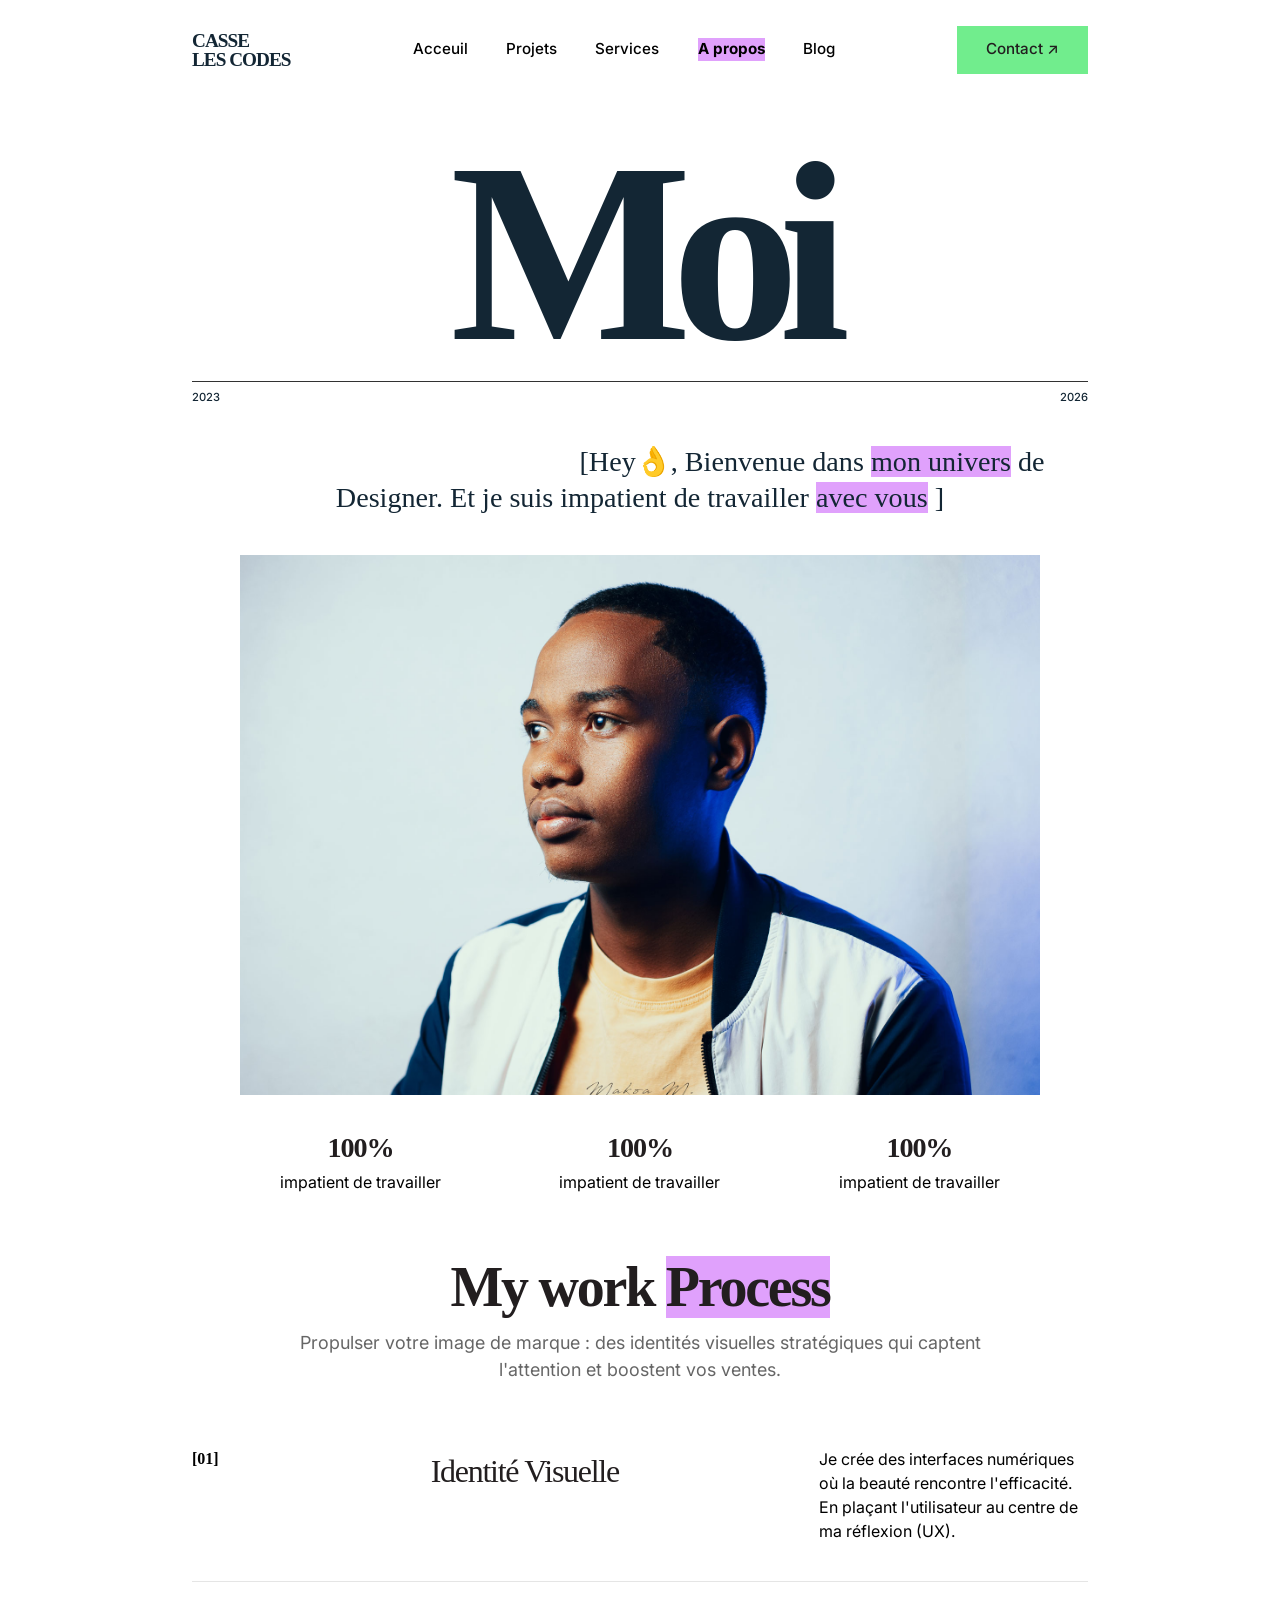
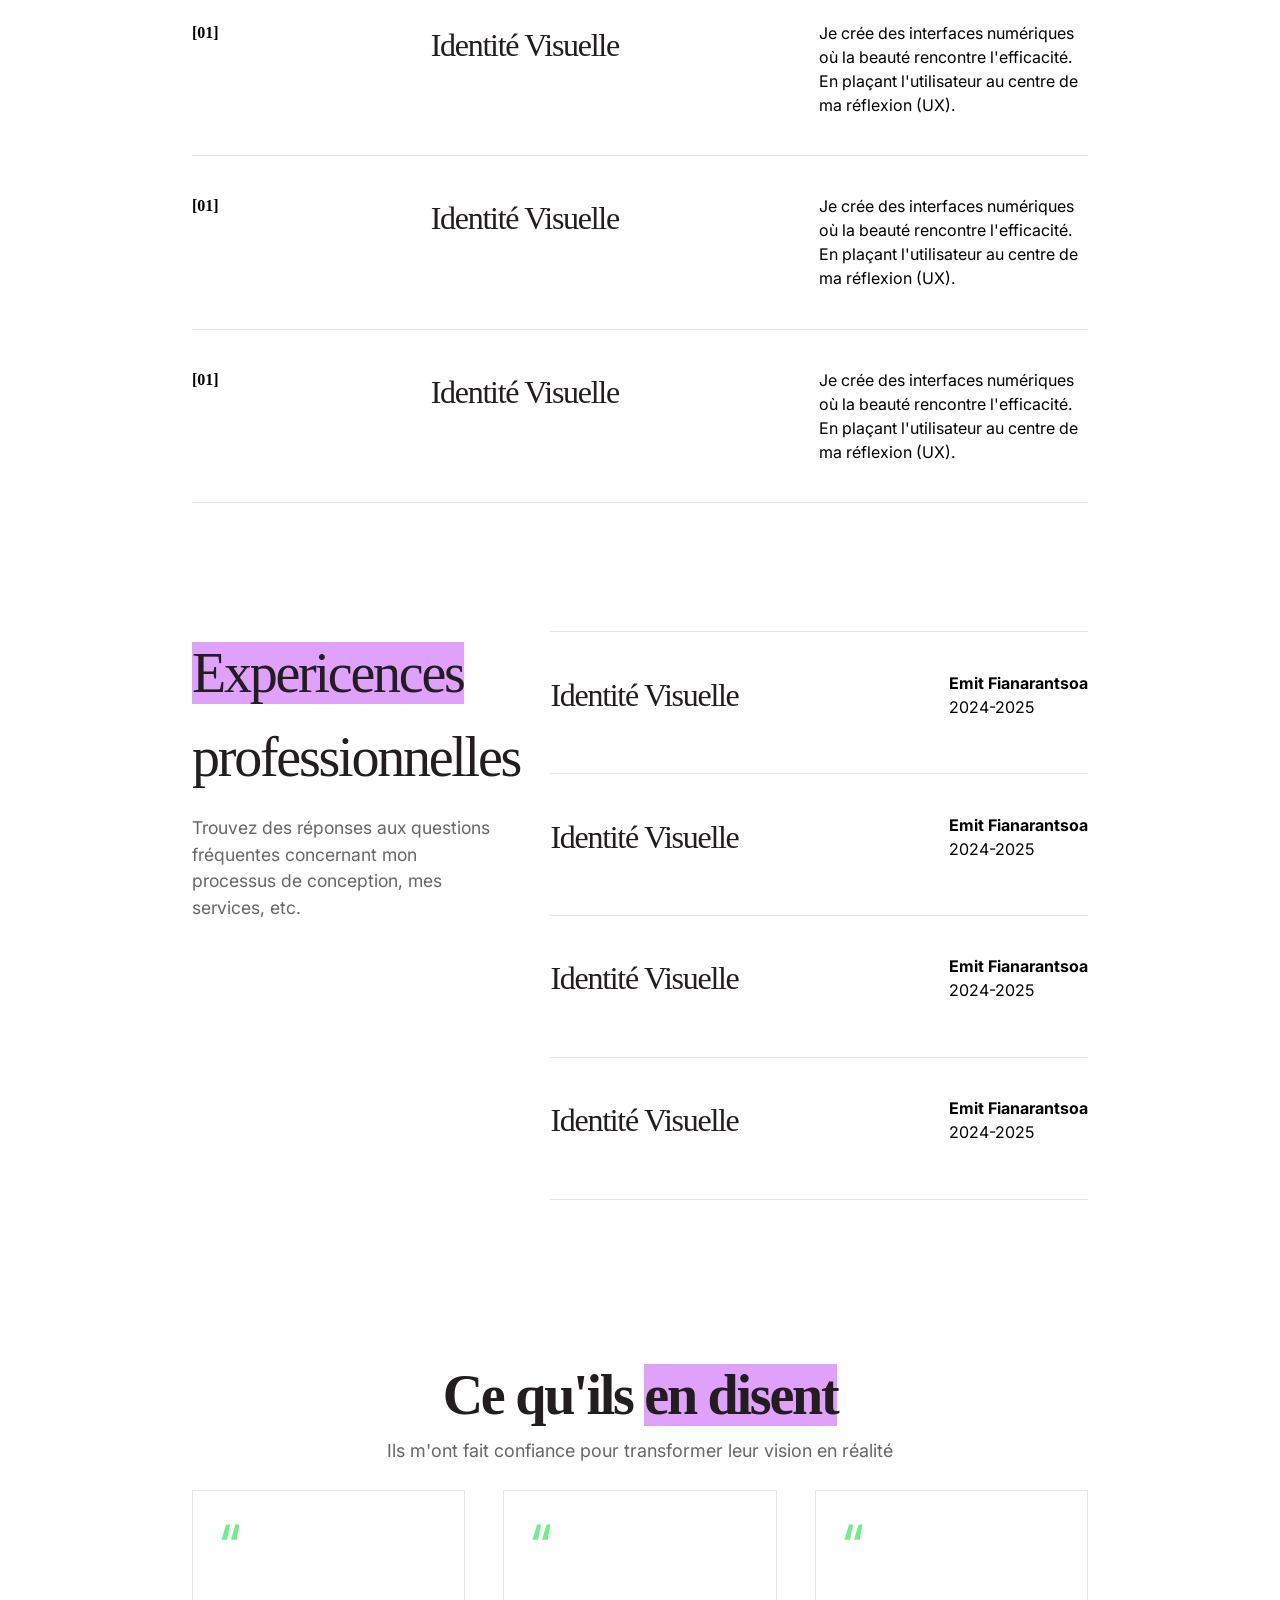
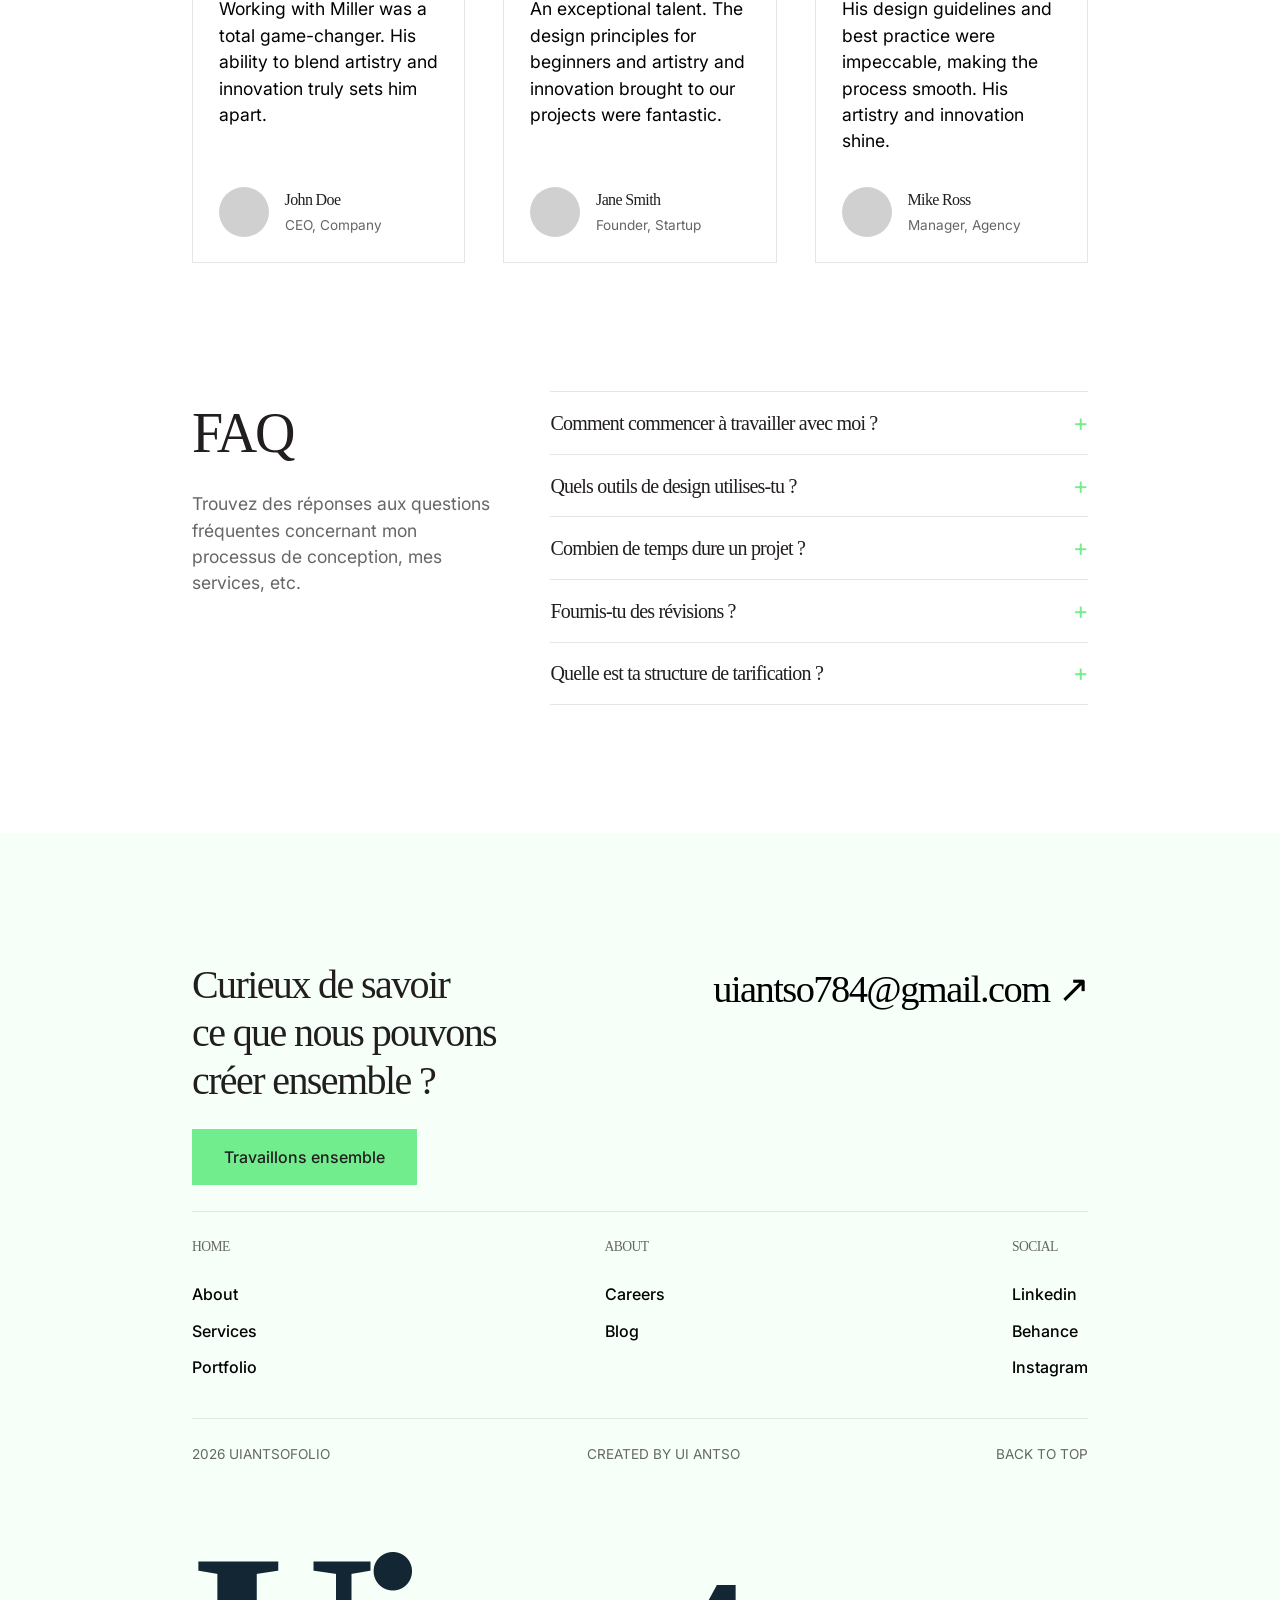
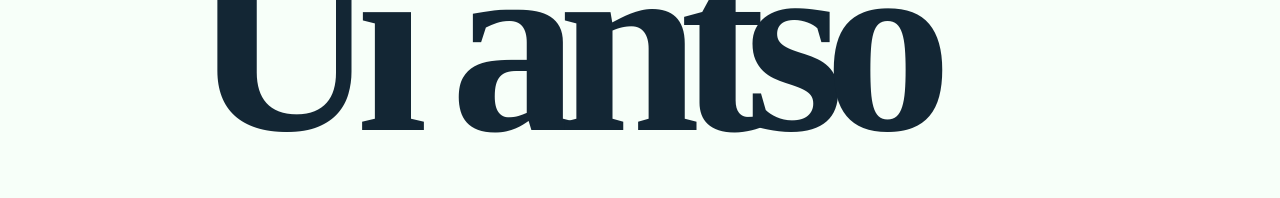
==== Apropos_Ui_antso.html @ b2757414 "v1 le 10-06-26" ====
<!DOCTYPE html>
<html lang="fr">

<head>
    <meta charset="UTF-8">
    <meta name="viewport" content="width=device-width, initial-scale=1.0">
    <title>À Propos de Ui antso | Designer Pluridisciplinaire</title>
    <meta name="description"
        content="En savoir plus sur mon parcours, ma vision du design minimaliste et ma méthode de travail pour accompagner vos projets créatifs.">
    <link rel="stylesheet" href="style.css">
    <link href="https://fonts.googleapis.com/css2?family=Inter:wght@400;500;600;700;800&display=swap" rel="stylesheet">
    <link rel="icon" type="image/svg+xml" href="logo ui antso.svg">
</head>

<body>

    <!-- HEADER -->
    <header class="navbar">
        <div class="logo">CASSE <br> LES CODES</div>

        <div class="burger-menu" id="burger-menu">
            <span></span>
            <span></span>
            <span></span>
        </div>

        <nav class="nav-links" id="nav-links">
            <a href="index_Ui_antso.html">Acceuil</a>
            <a href="Pojets_Ui_antso.html">Projets</a>
            <a href="Service_Ui_antso.html">Services</a>
            <a href="Apropos_Ui_antso.html">A propos</a>
            <a href="blog_Ui_antso.html">Blog</a>
        </nav>

        <a href="#" class="btn-contact">Contact ↗</a>
    </header>

    <!-- HERO SECTION -->
    <section class="hero">
        <h1 class="hero-title">Moi</h1>

        <div class="hero-meta">
            <div class="meta-block">
                <span>2023</span>

            </div>
            <div class="meta-block text-right">
                <span>2026</span>
            </div>
        </div>
        </div>

        <p class="hero-description">
            [Hey👌, Bienvenue dans <span style="background-color: #E0A1FC;">mon univers</span> de Designer. Et je suis
            impatient de travailler <span style="background-color: #E0A1FC;"> avec vous</span> ]
        </p>
        <div class="hero-image">
            <!-- Remplacez l'URL par la vraie photo -->
            <img src="photo_UIantso.jpg" alt="Ui antso Portrait">
        </div>
        <div style="margin-top: 2rem; width: 100%; max-width: 800px; text-align: center;" class="reviews-grid2">
            <div>
                <h2 style="font-family: Space Grotesk;font-size: 2.2vw; ">
                    100%
                </h2>
                <p>
                    impatient de travailler
                </p>
            </div>
            <div>
                <h2 style="font-family: Space Grotesk; font-size: 2.2vw;">
                    100%
                </h2>
                <p>
                    impatient de travailler
                </p>
            </div>
            <div>
                <h2 style="font-family: Space Grotesk; font-size: 2.2vw;">
                    100%
                </h2>
                <p>
                    impatient de travailler
                </p>
            </div>
        </div>
    </section>
    <!-- BEST SERVICES -->
    <section class="services">
        <div style="margin-top: 4vw;" class="section-heading">
            <h2>My work <span style="background-color: #E0A1FC;"> Process</span></h2>
            <p>Propulser votre image de marque : des identités visuelles stratégiques qui captent
                l'attention et boostent vos ventes.</p>
        </div>

        <div class=" service-list">
            <div class="service-row">
                <div style="color: black;" class="service-num">[01]</div>
                <div style="text-align: center;" class="service-content">
                    <h3>Identité Visuelle</h3>
                </div>
                <div class="service-images">
                    <p>Je crée des interfaces numériques où la beauté rencontre l'efficacité. En plaçant
                        l'utilisateur
                        au centre de ma réflexion (UX).</p>
                </div>
            </div>
            <div class="service-row">
                <div style="color: black;" class="service-num">[01]</div>
                <div style="text-align: center;" class="service-content">
                    <h3>Identité Visuelle</h3>
                </div>
                <div class="service-images">
                    <p>Je crée des interfaces numériques où la beauté rencontre l'efficacité. En plaçant
                        l'utilisateur
                        au centre de ma réflexion (UX).</p>
                </div>
            </div>
            <div class="service-row">
                <div style="color: black;" class="service-num">[01]</div>
                <div style="text-align: center;" class="service-content">
                    <h3>Identité Visuelle</h3>
                </div>
                <div class="service-images">
                    <p>Je crée des interfaces numériques où la beauté rencontre l'efficacité. En plaçant
                        l'utilisateur
                        au centre de ma réflexion (UX).</p>
                </div>
            </div>
            <div class="service-row">
                <div style="color: black;" class="service-num">[01]</div>
                <div style="text-align: center;" class="service-content">
                    <h3>Identité Visuelle</h3>
                </div>
                <div class="service-images">
                    <p>Je crée des interfaces numériques où la beauté rencontre l'efficacité. En plaçant
                        l'utilisateur
                        au centre de ma réflexion (UX).</p>
                </div>
            </div>


        </div>
    </section>
    <section class="faq-section">
        <div class="faq-left">
            <h2> <span style="background-color: #E0A1FC;">Expericences</span> professionnelles</h2>
            <p>Trouvez des réponses aux questions fréquentes concernant mon processus de conception, mes services, etc.
            </p>
        </div>
        <div class="faq-right">
            <div class="service-row">
                <div style="text-align: left; width: 100%;" class="service-content">
                    <h3>Identité Visuelle</h3>
                </div>
                <div style="width: 100%;" class="service-images">
                    <p> <span style="font-weight: bold;">Emit Fianarantsoa</span> <br> 2024-2025</p>
                </div>

            </div>
            <div class="service-row">
                <div style="text-align: left; width: 100%;" class="service-content">
                    <h3>Identité Visuelle</h3>
                </div>
                <div style="width: 100%;" class="service-images">
                    <p> <span style="font-weight: bold;">Emit Fianarantsoa</span> <br> 2024-2025</p>
                </div>

            </div>
            <div class="service-row">
                <div style="text-align: left; width: 100%;" class="service-content">
                    <h3>Identité Visuelle</h3>
                </div>
                <div style="width: 100%;" class="service-images">
                    <p> <span style="font-weight: bold;">Emit Fianarantsoa</span> <br> 2024-2025</p>
                </div>

            </div>
            <div class="service-row">
                <div style="text-align: left; width: 100%;" class="service-content">
                    <h3>Identité Visuelle</h3>
                </div>
                <div style="width: 100%;" class="service-images">
                    <p> <span style="font-weight: bold;">Emit Fianarantsoa</span> <br> 2024-2025</p>
                </div>

            </div>

        </div>
    </section>


    <!-- CLIENTS REVIEWS -->
    <section class="reviews">
        <div class="section-heading">
            <h2> Ce qu'ils <span style="background-color: #E0A1FC;"> en disent</span></h2>
            <p>Ils m'ont fait confiance pour transformer leur vision en réalité</p>
        </div>
        <div class="reviews-grid">
            <div class="review-card">
                <div class="quote-icon">“</div>
                <p>Working with Miller was a total game-changer. His ability to blend artistry and innovation truly sets
                    him apart.</p>
                <div class="author">
                    <div class="author-pic"></div>
                    <div>
                        <h4>John Doe</h4>
                        <span>CEO, Company</span>
                    </div>
                </div>
            </div>
            <div class="review-card">
                <div class="quote-icon">“</div>
                <p>An exceptional talent. The design principles for beginners and artistry and innovation brought to our
                    projects were fantastic.</p>
                <div class="author">
                    <div class="author-pic"></div>
                    <div>
                        <h4>Jane Smith</h4>
                        <span>Founder, Startup</span>
                    </div>
                </div>
            </div>
            <div class="review-card">
                <div class="quote-icon">“</div>
                <p>His design guidelines and best practice were impeccable, making the process smooth. His artistry and
                    innovation shine.</p>
                <div class="author">
                    <div class="author-pic"></div>
                    <div>
                        <h4>Mike Ross</h4>
                        <span>Manager, Agency</span>
                    </div>
                </div>
            </div>
        </div>
    </section>

    <!-- FAQ -->
    <section class="faq-section">
        <div class="faq-left">
            <h2>FAQ</h2>
            <p>Trouvez des réponses aux questions fréquentes concernant mon processus de conception, mes services, etc.
            </p>
        </div>
        <div class="faq-right">
            <div class="faq-item">
                <div class="faq-question">
                    <h3>Comment commencer à travailler avec moi ?</h3>
                    <span class="plus">+</span>
                </div>
                <div class="faq-answer">
                    <p>Ça commence par un echange gratuit sur WhatsApp. Nous discuterons de tes objectifs, de ta vision
                        et de la manière dont je peux donner vie à tes idées.</p>
                </div>
            </div>
            <div class="faq-item">
                <div class="faq-question">
                    <h3>Quels outils de design utilises-tu ?</h3>
                    <span class="plus">+</span>
                </div>
                <div class="faq-answer">
                    <p>Je travaille avec des outils de pointe dans l'industrie comme Figma, blender et la suite Adobe
                        pour créer des designs modernes et performants.</p>
                </div>
            </div>
            <div class="faq-item">
                <div class="faq-question">
                    <h3>Combien de temps dure un projet ?</h3>
                    <span class="plus">+</span>
                </div>
                <div class="faq-answer">
                    <p>Les délais des projets varient en fonction de l'envergure, mais la plupart des designs prennent
                        entre 2 et 4 semaines. Je fournirai un calendrier précis après notre première consultation.</p>
                </div>
            </div>
            <div class="faq-item">
                <div class="faq-question">
                    <h3>Fournis-tu des révisions ?</h3>
                    <span class="plus">+</span>
                </div>
                <div class="faq-answer">
                    <p>Absolument ! Je propose un nombre défini de révisions pour m'assurer que le design correspond
                        parfaitement à ta vision.</p>
                </div>
            </div>
            <div class="faq-item">
                <div class="faq-question">
                    <h3>Quelle est ta structure de tarification ?</h3>
                    <span class="plus">+</span>
                </div>
                <div class="faq-answer">
                    <p>YLes tarifs dépendent de la complexité et de l'envergure du projet. Discutons de tes objectifs,
                        et je te fournirai un devis transparent, adapté à tes besoins.</p>
                </div>
            </div>

        </div>
    </section>

    <!-- FOOTER -->
    <footer class="footer">
        <div class="footer-top">
            <div class="footer-cta">
                <h2>Curieux de savoir <br> ce que nous pouvons <br> créer ensemble ?</h2>
                <a href="#" class="btn-dark">Travaillons ensemble</a>
            </div>
            <div class="footer-email">
                <a href="mailto:uiantso784@gmail.com">uiantso784@gmail.com ↗</a>
            </div>
        </div>

        <div class="footer-links-grid">
            <div class="links-col">
                <h4>Home</h4>
                <a href="#">About</a>
                <a href="#">Services</a>
                <a href="#">Portfolio</a>
            </div>
            <div class="links-col">
                <h4>About</h4>
                <a href="#">Careers</a>
                <a href="#">Blog</a>
            </div>
            <div class="links-col">
                <h4>Social</h4>
                <a href="#">Linkedin</a>
                <a href="#">Behance</a>
                <a href="#">Instagram</a>
            </div>
        </div>

        <div class="footer-bottom-text">
            <span>2026 Uiantsofolio</span>
            <span>Created by Ui antso</span>
            <span>Back to top</span>
        </div>

        <h1 class="hero-title">Ui antso</h1>
    </footer>
    <script src="script.js"></script>

</body>

</html>
---- style.css ----
/* --- RESET & VARIABLES --- */
:root {
    --bg-color: #ffffff;
    --text-main: #000000;
    --text-muted: #666666;
    --border-color: #e5e5e5;
    --font-family: 'Inter', sans-serif;
    --padding-x: 15vw;
}

* {
    margin: 0;
    padding: 0;
    box-sizing: border-box;
}

body {
    font-family: var(--font-family);
    background-color: var(--bg-color);
    color: var(--text-main);
    line-height: 1.5;
    overflow-x: hidden;
}

a {
    text-decoration: none;
    color: inherit;
}

img {
    max-width: 100%;
    display: block;
    object-fit: cover;
}

/* --- TYPOGRAPHY --- */
h1,
h2,
h3,
h4 {
    letter-spacing: -0.04em;
    font-weight: 700;
    color: #221E1F;
}

.text-center {
    text-align: center;
}

.text-right {
    text-align: right;
}

.text-left {
    text-align: left;
}

.section-heading {
    text-align: center;
    max-width: 700px;
    margin: 0 auto 2vw auto;
}

.section-heading h2 {
    font-size: 3.5rem;
    margin-bottom: 0rem;
    font-family: Space Grotesk;
}

.section-heading p {
    font-size: 1.125rem;
    color: var(--text-muted);
}

/* --- NAVBAR --- */
.navbar {
    display: flex;
    justify-content: space-between;
    align-items: center;
    padding: 2vw var(--padding-x);
    font-weight: 500;
    font-size: 0.95rem;


}

.logo {
    font-size: 1.2rem;
    font-weight: 800;
    letter-spacing: -0.05em;
    font-family: Space Grotesk;
    line-height: 1;
    color: #132634;
}

.logo:hover {
    color: #71ED8D;
}

.nav-links {
    display: flex;
    gap: 3vw;
}

.btn-contact {
    background-color: #71ED8D;
    ;
    color: #221E1F;
    padding: 0.8rem 1.8rem;
    border-radius: 0px;
}

.btn-dark {
    display: inline-block;
    background-color: #71ED8D;
    color: #221e1f;
    padding: 1rem 2rem;
    border-radius: 0px;
    font-weight: 500;
    margin-top: 1.5rem;
}

/* --- HERO --- */
.hero {
    padding: 3vw var(--padding-x) 0;
    display: flex;
    flex-direction: column;
    align-items: center;
}

.hero-title {
    font-size: 20vw;
    font-weight: bold;
    line-height: 0.9;
    letter-spacing: -0.08em;
    margin-bottom: 1vw;
    font-family: Space Grotesk;
    color: #132634;
}

.hero-meta {
    width: 100%;
    display: flex;
    justify-content: space-between;
    font-size: 0.7rem;
    text-transform: uppercase;
    color: #132634;
    margin-bottom: 3vw;
    padding-top: 0.5vw;
    font-weight: 500;
    border-top: solid 0.5px rgb(50, 50, 50);
}

.hero-description {
    font-size: 2.2vw;
    font-weight: 500;
    text-align: center;
    max-width: 100%;
    line-height: 1.3;
    margin-bottom: 3vw;
    font-family: sora;
    text-indent: 344px;
    color: #132634;
}

.hero-description2 {
    font-size: 2.2vw;
    font-weight: 500;
    text-align: left;
    max-width: 100%;
    line-height: 1.3;
    margin-bottom: 3vw;
    font-family: sora;
    color: #132634;
}

.hero-image {
    width: 100%;
    max-width: 800px;
    height: 60vh;
    border-radius: 0px 0px 0 0;
    overflow: hidden;
    background-color: #f0f0f0;
}

.hero-image2 {
    width: 100%;
    height: 60vh;
    border-radius: 0px 0px 0 0;
    overflow: hidden;
    background-color: #f0f0f0;
}

.hero-image img {
    width: 100%;
    height: 100%;
}

/* --- WORKS --- */
.works {
    padding: 5vw var(--padding-x);
}

.works-grid {
    display: grid;
    grid-template-columns: 1fr 1fr;
    gap: 2vw;
    align-items: start;
    /* Important pour que les cartes ne s'étirent pas par défaut */
}

.work-card .img-wrapper {
    width: 100%;
    overflow: hidden;
    background-color: #f4f4f4;
    margin-bottom: 0.8rem;
    transition: transform 0.6s ease;
    aspect-ratio: 1 / 1;
}


.work-card:nth-child(4n+2) .img-wrapper {
    aspect-ratio: 4.5 / 5;
}

/* Ligne 2 : L'élément à GAUCHE (n°3) est LONG */
.work-card:nth-child(4n+3) .img-wrapper {
    aspect-ratio: 4.5 / 5;
}

.work-card .img-wrapper img {
    width: 100%;
    height: 100%;
}

.work-info {
    display: flex;
    justify-content: space-between;
    align-items: center;
    border-bottom: none;
    padding-bottom: 1rem;
}

.work-info h3 {
    font-size: 1.2rem;
    font-family: Space Grotesk;
}

.work-info span {
    font-size: 0.7rem;
    color: #132634;
    text-transform: uppercase;
    padding: 2px;
}

/* --- SERVICES --- */
.services {
    padding: 0 var(--padding-x) 10vw;
}

.service-list {
    border-top: 0px solid var(--text-main);
}

.service-row {
    display: flex;
    padding: 3vw 0;
    border-bottom: 1px solid var(--border-color);
    align-items: flex-start;
}

.service-num {
    width: 10%;
    font-size: 1rem;
    font-weight: 600;
    font-family: sora;
    color: #71ED8D;
}

.service-content {
    width: 60%;
    padding-right: 4vw;
}

.service-content2 {
    width: 60%;
    padding-right: 1vw;
}

.service-content h3 {
    font-size: 2rem;
    margin-bottom: 1rem;
    font-family: sora;
    font-weight: 400;
}

.service-content p {
    color: var(--text-muted);
    font-size: 1.1rem;
}

.service-images {
    width: 30%;
    display: flex;
    gap: 1vw;
    justify-content: flex-end;
}

.service-images2 {
    width: 100%;
    display: flex;
    gap: 0.5vw;
    justify-content: flex-end;
}


.s-img {
    width: 150px;
    height: 150px;
    background-color: #eaeaea;
}

.s-img2 {
    width: 100%;
    height: 210px;
    background-color: #eaeaea;
    margin-top: 2.5rem;
}

/* --- PARTNERS --- */
.partners {
    padding: 10vw var(--padding-x);
    display: flex;
    align-items: center;
    gap: 5vw;
}

.partners .section-heading {
    margin: 0;
    width: 40%;
}

.partners-grid {
    width: 70%;
    display: grid;
    grid-template-columns: repeat(3, 1fr);
    gap: 2vw;
    border-left: 1px solid var(--border-color);
    padding-left: 2vw;
}

.partner-logo {
    font-weight: 700;
    color: #a0a0a0;
    font-size: 1.5rem;
    text-align: center;
    padding: 2rem 0;
}

/* --- REVIEWS --- */
.reviews {
    padding: 2vw var(--padding-x) 10vw;
}

.reviews-grid {
    display: grid;
    grid-template-columns: repeat(3, 1fr);
    gap: 3vw;
}

.reviews-grid2 {
    display: grid;
    grid-template-columns: repeat(3, 1fr);
    gap: 3vw;
}

.review-card {
    padding: 2vw;
    border: 0.25px solid var(--border-color);
    display: flex;
    flex-direction: column;
}

.quote-icon {
    font-size: 4rem;
    line-height: 1;
    color: #71ED8D;
    margin-bottom: 1rem;

}

.review-card p {
    font-size: 1.1rem;
    margin-bottom: 2rem;
    flex-grow: 1;
}

.author {
    display: flex;
    align-items: center;
    gap: 1rem;
}

.author-pic {
    width: 50px;
    height: 50px;
    border-radius: 50%;
    background-color: #d0d0d0;
}

.author h4 {
    font-size: 1rem;
    font-family: sora;
    font-weight: 400;
}

.author span {
    font-size: 0.85rem;
    color: var(--text-muted);
}

/* --- FAQ --- */
.faq-section {
    padding: 0 var(--padding-x) 10vw;
    display: flex;
    justify-content: space-between;
}

.faq-left {
    width: 35%;
}

.faq-left h2 {
    font-size: 3.5rem;
    margin-bottom: 1rem;
    font-family: sora;
    font-weight: 400;
}

.faq-left p {
    font-size: 1.1rem;
    color: var(--text-muted);
}

.faq-right {
    width: 60%;
    border-top: 1px solid var(--border-color);
}

.faq-item {
    display: flex;
    justify-content: space-between;
    align-items: center;
    padding: 2vw 0;
    border-bottom: 1px solid var(--border-color);
    cursor: pointer;
}

.faq-item h3 {
    font-size: 1.25rem;
    font-weight: 500;
    font-family: sora;
    font-weight: 400;
}

.faq-item .plus {
    font-size: 1.5rem;
    color: #71ED8D;
}


/* --- BLOG --- */
.blog {
    padding: 5vw var(--padding-x) 10vw;
}

.blog-grid {
    display: grid;
    grid-template-columns: repeat(3, 1fr);
    gap: 3vw;
}

.blog-img {
    height: 250px;
    background-color: #f4f4f4;
    margin-bottom: 1.5rem;
}

.blog-meta {
    font-size: 0.75rem;
    font-weight: 600;
    color: var(--text-muted);
    margin-bottom: 0.5rem;

}

.blog-card h3 {
    font-size: 1.5rem;
    margin-bottom: 1rem;
    font-family: sora;
    font-weight: 600;
}

.blog-card p {
    color: var(--text-muted);
    font-size: 1rem;
}

.blog-card-link {
    text-decoration: none;
    /* Enlève le soulignement */
    color: inherit;
    /* Garde les couleurs d'origine du texte */
    display: block;
    /* Permet à toute la zone d'être cliquable */
    transition: transform 0.3s ease;
}

.blog-card-link:hover {
    transform: translateY(-5px);
    /* Petit effet de survol sympa */
}

/* --- FOOTER --- */
.footer {
    background-color: #f7fff9;
    padding: 10vw var(--padding-x) 2vw;
}

.footer-top {
    display: flex;
    justify-content: space-between;
    align-items: flex-start;
    margin-bottom: 2vw;
}

.footer-cta h2 {
    font-size: 2.5rem;
    line-height: 1.2;
    font-family: sora;
    font-weight: 500;
}

.footer-email a {
    font-size: 3vw;
    font-weight: 800;
    letter-spacing: -0.04em;
    font-family: sora;
    font-weight: 400;
}

.footer-links-grid {
    display: flex;
    justify-content: space-between;
    border-top: 1px solid var(--border-color);
    border-bottom: 1px solid var(--border-color);
    padding: 2vw 0;
    margin-bottom: 2vw;
}

.social-icons {
    display: flex;
    gap: 1rem;
    font-weight: 600;
}

.links-col h4 {
    font-size: 0.85rem;
    color: var(--text-muted);
    margin-bottom: 1.5rem;
    text-transform: uppercase;
    font-family: sora;
    font-weight: 400;
}

.links-col a {
    display: block;
    margin-bottom: 0.8rem;
    font-weight: 500;
}

.footer-bottom-text {
    display: flex;
    justify-content: space-between;
    font-size: 0.85rem;
    color: var(--text-muted);
    text-transform: uppercase;
    margin-bottom: 5vw;
}

.huge-footer-logo {
    font-size: 16vw;
    font-weight: 800;
    letter-spacing: -0.06em;
    text-align: center;
    line-height: 0.75;
    margin-bottom: -1vw;
}

/* --- ANIMATIONS --- */

/* Apparition au scroll (utilisé avec JS plus bas) */
.reveal {
    opacity: 0;
    transform: translateY(30px);
    transition: all 0.8s ease-out;
}

.reveal.active {
    opacity: 1;
    transform: translateY(0);
}

/* Hover sur les images de projets */
.img-wrapper {
    overflow: hidden;
}

.img-wrapper img {
    transition: transform 0.6s cubic-bezier(0.25, 1, 0.5, 1);
}

.work-card:hover .img-wrapper img {
    transform: scale(1.05);
}

/* Animation du bouton de contact */
.btn-contact:hover {
    background-color: #333;
    transform: translateY(-2px);
    transition: all 0.3s ease;
    color: #f0f0f0;
}

.btn-dark:hover {
    background-color: #333;
    transform: translateY(-2px);
    transition: all 0.3s ease;
    color: #f0f0f0;
}

/* Animation des items FAQ */
.faq-item {
    transition: padding-left 0.3s ease;
}

.faq-item:hover {
    padding-left: 10px;
    border-bottom-color: var(--text-main);
}

/* Style du bouton burger */
.burger-menu {
    display: none;
    /* Caché par défaut sur desktop */
    flex-direction: column;
    gap: 5px;
    cursor: pointer;
    z-index: 1001;
}

.burger-menu span {
    display: block;
    width: 25px;
    height: 3px;
    background-color: var(--text-main);
    transition: all 0.3s ease;
}

/* État "ouvert" du burger (croix) */
.burger-menu.open span:nth-child(1) {
    transform: translateY(8px) rotate(45deg);
}

.burger-menu.open span:nth-child(2) {
    opacity: 0;
}

.burger-menu.open span:nth-child(3) {
    transform: translateY(-8px) rotate(-45deg);
}

/* --- RESPONSIVITÉ --- */

/* --- RESPONSIVITÉ GLOBALE --- */
@media (max-width: 768px) {
    :root {
        --padding-x: 20px;
    }

    @media (max-width: 768px) {
        .btn-contact {
            display: none;
        }

        /* On cache le bouton header classique */

        .burger-menu {
            display: flex !important;
            position: relative;
            z-index: 1100;
            /* Plus haut que tout */
        }

        /* Configuration du menu mobile */
        .nav-links {
            display: flex !important;
            flex-direction: column;
            justify-content: center;
            align-items: center;
            position: fixed;
            top: 0;
            right: 0;
            width: 100%;
            height: 100vh;
            background-color: #ffffff;
            /* Force le blanc */
            z-index: 1000;

            /* On utilise transform pour sortir l'élément de l'écran */
            transform: translateX(100%);
            transition: transform 0.4s ease-in-out;
        }

        /* LA CLASSE QUI COMMANDE L'OUVERTURE */
        .nav-links.active {
            transform: translateX(0) !important;
        }
    }

    /* Navbar */
    .nav-links {
        display: none;
        font-size: 8vw;
    }

    /* On cache pour simplifier sans JS complexe */

    /* Hero */
    .hero-title {
        font-size: 26vw;
        margin-top: 4vh;
    }

    .hero-meta {
        flex-direction: row;
        gap: 5px;
        text-align: center;
        font-size: 2vw;
    }

    .hero-description {
        font-size: 1.2rem;
        max-width: 100%;
        margin-bottom: 10vw;
        text-indent: 0px;
    }

    .hero-image {
        height: 40vh;
        /* Moins haut sur mobile */
    }

    .hero-image2 {
        width: 100%;
        height: 30vh;
        border-radius: 0px 0px 0 0;
        overflow: hidden;
        background-color: #f0f0f0;
    }

    /* Grilles (Works, Reviews, Blog) */
    .works-grid,
    .reviews-grid,
    .blog-grid {
        grid-template-columns: 1fr;
        gap: 40px;
    }

    .work-card .img-wrapper {
        height: 350px;
    }

    /* Services */
    .service-row {
        flex-direction: column;
    }

    .service-num {
        margin-bottom: 10px;
    }

    .service-content {
        width: 100%;
        padding-right: 0;
    }

    .service-content2 {
        width: 100% !important;
        /* Force chaque bloc à prendre toute la largeur */
        padding-right: 0;
    }

    .service-images {
        width: 100%;
        justify-content: flex-start;
        margin-top: 15px;
    }

    .s-img2 {
        width: 100%;
        height: 210px;
        background-color: #eaeaea;
    }

    .service-images2 {
        width: 100%;
        display: flex;
        gap: 1vw;
        justify-content: flex-end;
    }

    .hide-mobile {
        display: none !important;
    }


    /* Partners */
    .partners {
        flex-direction: column;
        align-items: flex-start;
    }

    .partners .section-heading,
    .partners-grid {
        width: 100%;
        border-left: none;
        padding-left: 0;
    }

    /* FAQ */
    .faq-section {
        flex-direction: column;
        gap: 3rem;
        /* Espace entre le titre FAQ et les questions */
        padding: 10vw var(--padding-x);
    }

    .faq-left,
    .faq-right {
        width: 100%;
    }

    .reviews-grid2 {
        display: grid;
        grid-template-columns: repeat(3, 1fr);
        gap: 3vw;
    }

    /* Footer */
    .footer-top {
        flex-direction: column;
        align-items: flex-start;
        gap: 40px;
    }

    .footer-email a {
        font-size: 7vw;
        /* Réduction pour éviter que l'email ne dépasse */
        word-break: break-all;
        /* Coupe l'email si vraiment trop long */
    }

    .footer-links-grid {
        display: grid;
        grid-template-columns: repeat(2, 1fr);
        /* 2 colonnes sur tablette/mobile large */
        gap: 30px;
        padding: 8vw 0;
    }

    .footer-bottom-text {
        flex-direction: column;
        text-align: center;
        gap: 10px;
    }
}

@media (max-width: 480px) {
    .partners-grid {
        grid-template-columns: 1fr 1fr;
    }

    .section-heading h2 {
        font-size: 2.2rem;
    }
}

/* On change l'item en colonne pour que la réponse soit sous la question */
.faq-item {
    display: flex;
    flex-direction: column;
    align-items: stretch;
    padding: 0;
    /* On gère le padding dans faq-question */
}

.faq-question {
    display: flex;
    justify-content: space-between;
    align-items: center;
    padding: 1vw 0;
}

/* L'astuce pour l'animation de hauteur */
.faq-answer {
    display: grid;
    grid-template-rows: 0fr;
    /* Hauteur 0 par défaut */
    transition: grid-template-rows 0.4s ease;
    overflow: hidden;
}

.faq-answer p {
    min-height: 0;
    color: var(--text-muted);
    padding-bottom: 0vw;
}

/* Quand on ajoute la classe .open via JS */
.faq-item.open .faq-answer {
    grid-template-rows: 1fr;
    /* La hauteur s'adapte au contenu */
}

.faq-item.open .plus {
    transform: rotate(45deg);
}

/* Style pour le lien de la page actuelle */
.nav-links a.active {
    background-color: #E0A1FC;
    /* La couleur violette utilisée dans ton design */
    color: #000;
    font-weight: 700;
    border-radius: 0px;
}
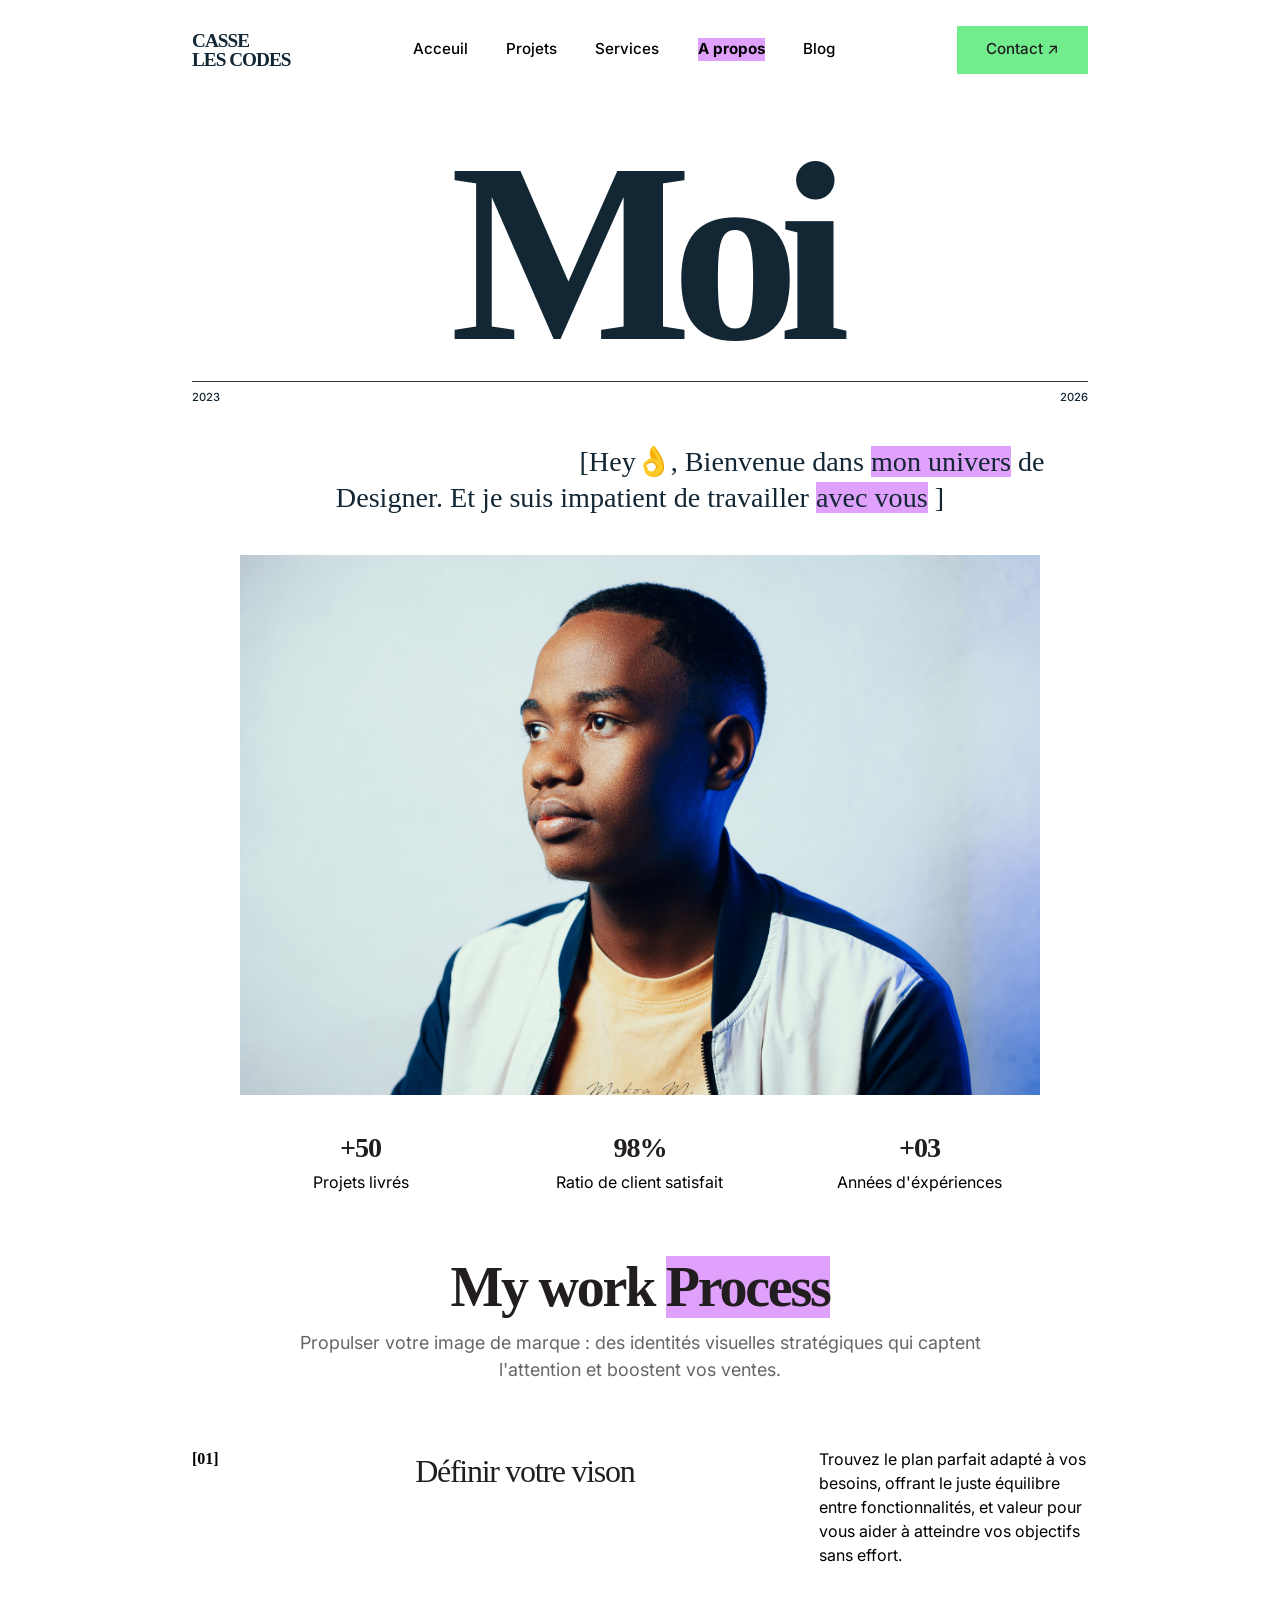
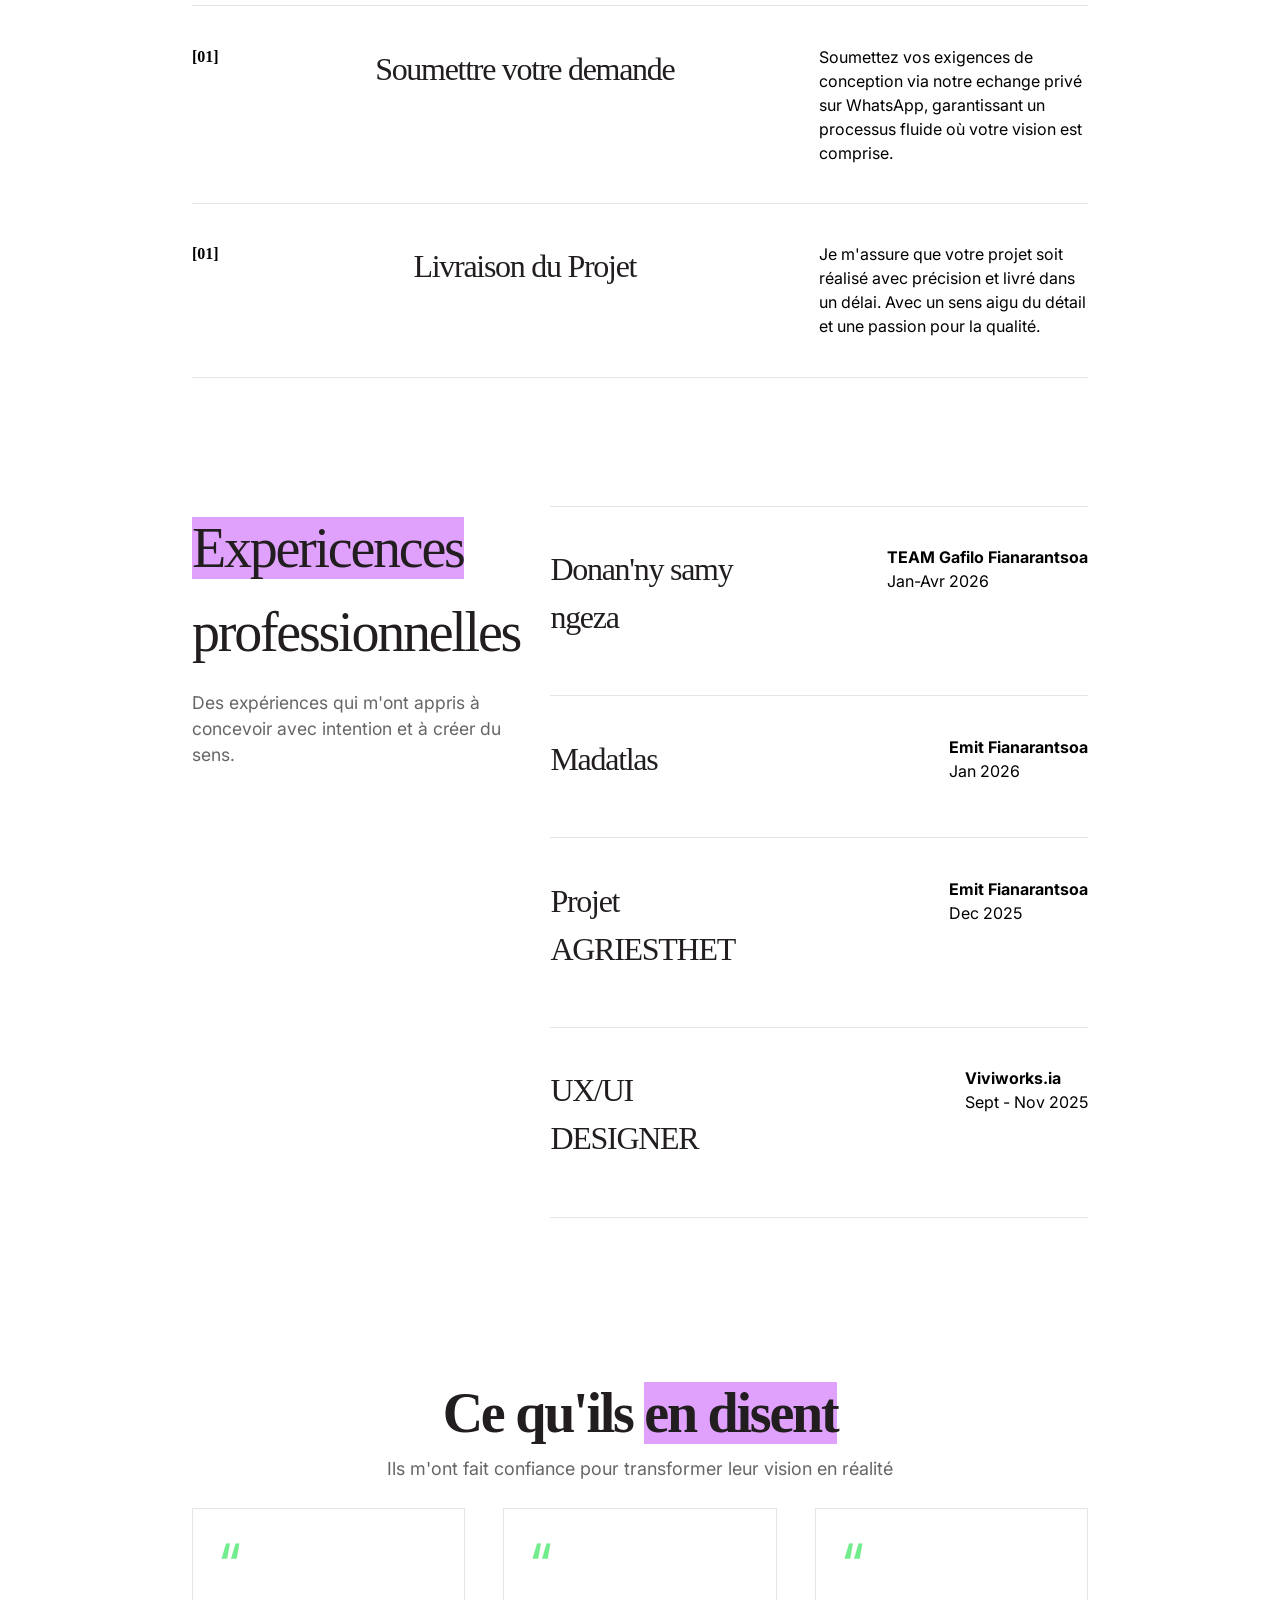
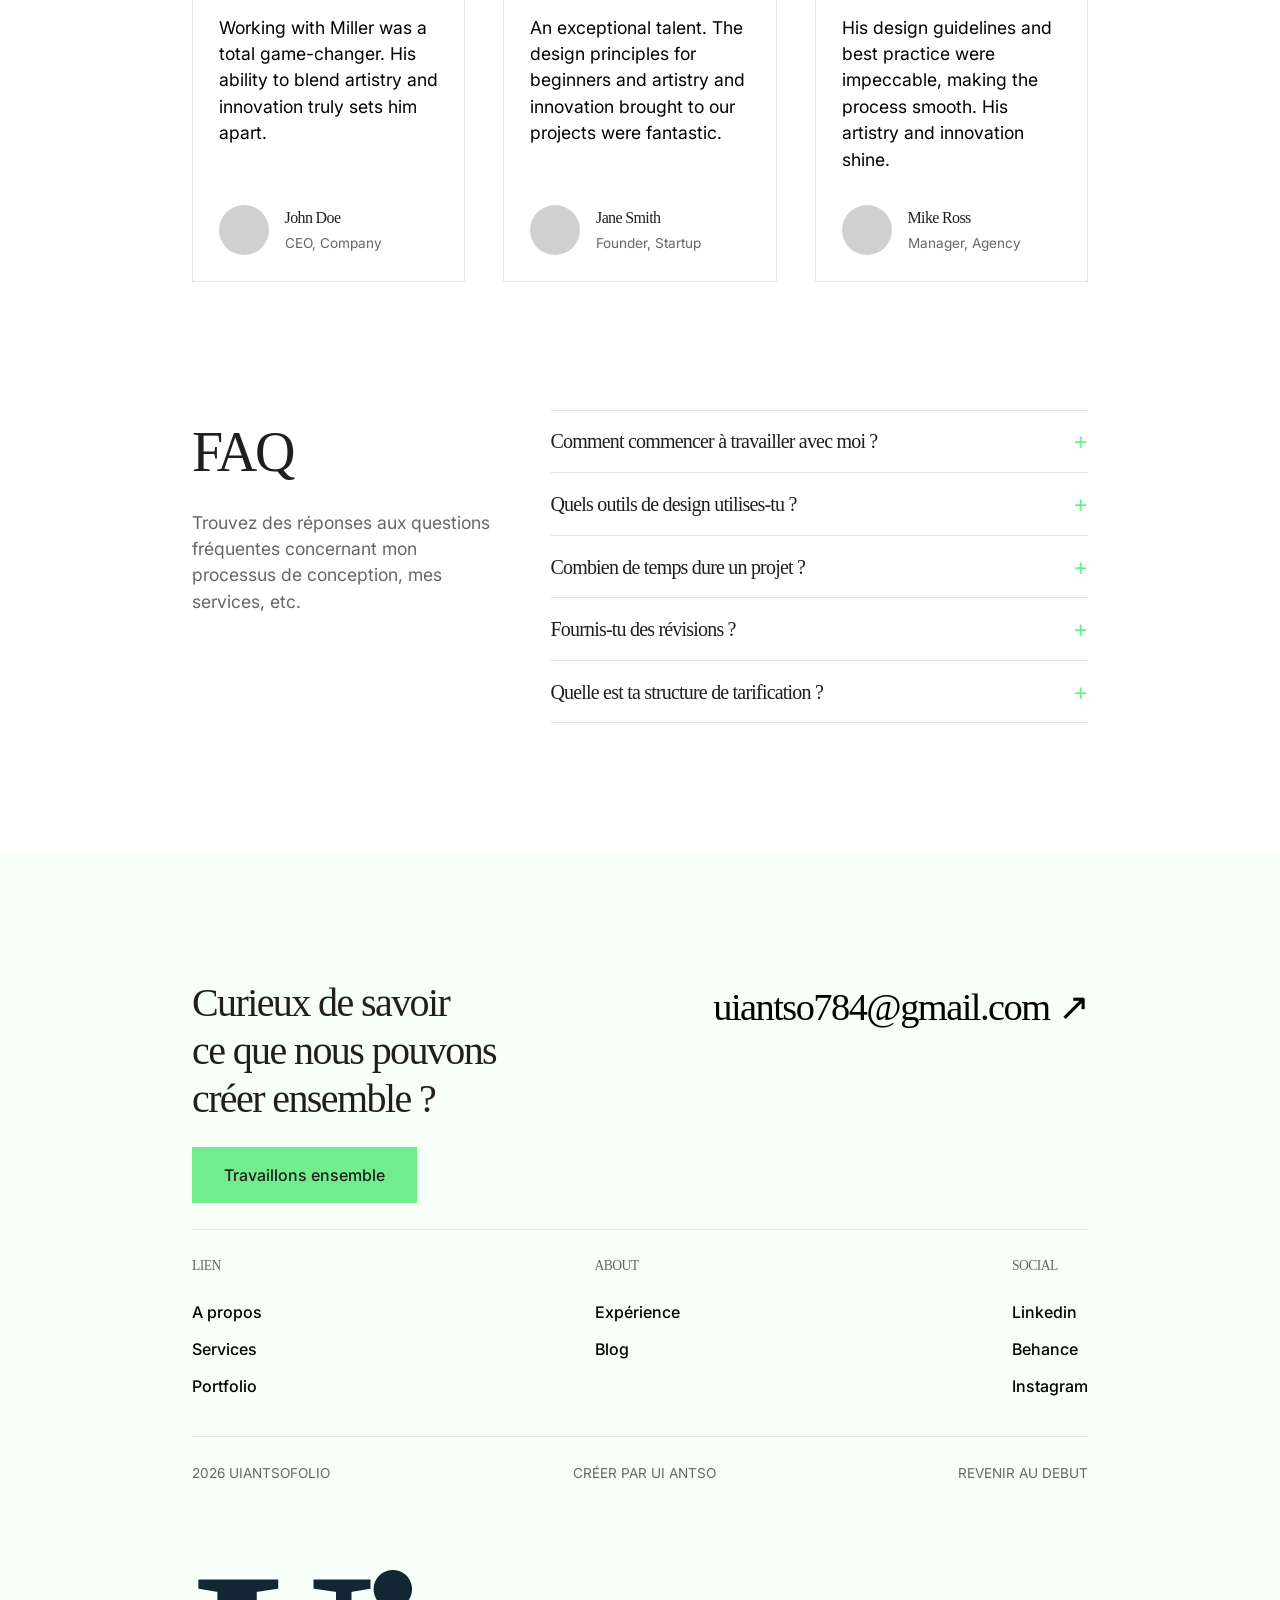
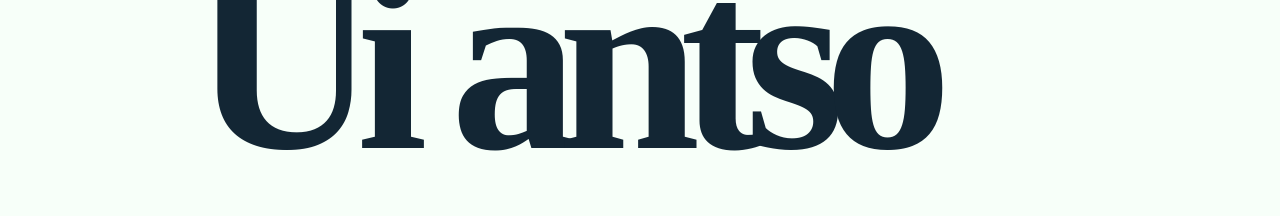
==== commit 92a50f0b: "v5" ====
--- a/Apropos_Ui_antso.html
+++ b/Apropos_Ui_antso.html
@@ -25,14 +25,14 @@
         </div>
 
         <nav class="nav-links" id="nav-links">
-            <a href="index_Ui_antso.html">Acceuil</a>
+            <a href="index.html">Acceuil</a>
             <a href="Pojets_Ui_antso.html">Projets</a>
             <a href="Service_Ui_antso.html">Services</a>
-            <a href="Apropos_Ui_antso.html">A propos</a>
+            <a class="active" href="Apropos_Ui_antso.html">A propos</a>
             <a href="blog_Ui_antso.html">Blog</a>
         </nav>
 
-        <a href="#" class="btn-contact">Contact ↗</a>
+        <a href="https://wa.me/+261349115994" class="btn-contact">Contact ↗</a>
     </header>
 
     <!-- HERO SECTION -->
@@ -61,26 +61,26 @@
         <div style="margin-top: 2rem; width: 100%; max-width: 800px; text-align: center;" class="reviews-grid2">
             <div>
                 <h2 style="font-family: Space Grotesk;font-size: 2.2vw; ">
-                    100%
+                    +50
                 </h2>
                 <p>
-                    impatient de travailler
+                    Projets livrés
                 </p>
             </div>
             <div>
                 <h2 style="font-family: Space Grotesk; font-size: 2.2vw;">
-                    100%
+                    98%
                 </h2>
                 <p>
-                    impatient de travailler
+                    Ratio de client satisfait
                 </p>
             </div>
             <div>
                 <h2 style="font-family: Space Grotesk; font-size: 2.2vw;">
-                    100%
+                    +03
                 </h2>
                 <p>
-                    impatient de travailler
+                    Années d'éxpériences
                 </p>
             </div>
         </div>
@@ -97,47 +97,34 @@
             <div class="service-row">
                 <div style="color: black;" class="service-num">[01]</div>
                 <div style="text-align: center;" class="service-content">
-                    <h3>Identité Visuelle</h3>
+                    <h3>Définir votre vison</h3>
                 </div>
                 <div class="service-images">
-                    <p>Je crée des interfaces numériques où la beauté rencontre l'efficacité. En plaçant
-                        l'utilisateur
-                        au centre de ma réflexion (UX).</p>
+                    <p>Trouvez le plan parfait adapté à vos besoins, offrant le juste équilibre entre fonctionnalités,
+                        et valeur pour vous aider à atteindre vos objectifs sans effort.</p>
                 </div>
             </div>
             <div class="service-row">
                 <div style="color: black;" class="service-num">[01]</div>
                 <div style="text-align: center;" class="service-content">
-                    <h3>Identité Visuelle</h3>
+                    <h3>Soumettre votre demande</h3>
                 </div>
                 <div class="service-images">
-                    <p>Je crée des interfaces numériques où la beauté rencontre l'efficacité. En plaçant
-                        l'utilisateur
-                        au centre de ma réflexion (UX).</p>
+                    <p>Soumettez vos exigences de conception via notre echange privé sur WhatsApp,
+                        garantissant un processus fluide où votre vision est comprise.</p>
                 </div>
             </div>
             <div class="service-row">
                 <div style="color: black;" class="service-num">[01]</div>
                 <div style="text-align: center;" class="service-content">
-                    <h3>Identité Visuelle</h3>
+                    <h3>Livraison du Projet</h3>
                 </div>
                 <div class="service-images">
-                    <p>Je crée des interfaces numériques où la beauté rencontre l'efficacité. En plaçant
-                        l'utilisateur
-                        au centre de ma réflexion (UX).</p>
-                </div>
-            </div>
-            <div class="service-row">
-                <div style="color: black;" class="service-num">[01]</div>
-                <div style="text-align: center;" class="service-content">
-                    <h3>Identité Visuelle</h3>
-                </div>
-                <div class="service-images">
-                    <p>Je crée des interfaces numériques où la beauté rencontre l'efficacité. En plaçant
-                        l'utilisateur
-                        au centre de ma réflexion (UX).</p>
-                </div>
-            </div>
+                    <p>Je m'assure que votre projet soit réalisé avec précision et livré
+                        dans un délai. Avec un sens aigu du détail et une passion pour la qualité.</p>
+                </div>
+            </div>
+
 
 
         </div>
@@ -145,43 +132,43 @@
     <section class="faq-section">
         <div class="faq-left">
             <h2> <span style="background-color: #E0A1FC;">Expericences</span> professionnelles</h2>
-            <p>Trouvez des réponses aux questions fréquentes concernant mon processus de conception, mes services, etc.
+            <p>Des expériences qui m'ont appris à concevoir avec intention et à créer du sens.
             </p>
         </div>
         <div class="faq-right">
             <div class="service-row">
                 <div style="text-align: left; width: 100%;" class="service-content">
-                    <h3>Identité Visuelle</h3>
+                    <h3>Donan'ny samy ngeza</h3>
                 </div>
                 <div style="width: 100%;" class="service-images">
-                    <p> <span style="font-weight: bold;">Emit Fianarantsoa</span> <br> 2024-2025</p>
+                    <p> <span style="font-weight: bold;">TEAM Gafilo Fianarantsoa</span> <br> Jan-Avr 2026</p>
                 </div>
 
             </div>
             <div class="service-row">
                 <div style="text-align: left; width: 100%;" class="service-content">
-                    <h3>Identité Visuelle</h3>
+                    <h3>Madatlas</h3>
                 </div>
                 <div style="width: 100%;" class="service-images">
-                    <p> <span style="font-weight: bold;">Emit Fianarantsoa</span> <br> 2024-2025</p>
+                    <p> <span style="font-weight: bold;">Emit Fianarantsoa</span> <br> Jan 2026</p>
                 </div>
 
             </div>
             <div class="service-row">
                 <div style="text-align: left; width: 100%;" class="service-content">
-                    <h3>Identité Visuelle</h3>
+                    <h3>Projet AGRIESTHET</h3>
                 </div>
                 <div style="width: 100%;" class="service-images">
-                    <p> <span style="font-weight: bold;">Emit Fianarantsoa</span> <br> 2024-2025</p>
+                    <p> <span style="font-weight: bold;">Emit Fianarantsoa</span> <br> Dec 2025</p>
                 </div>
 
             </div>
             <div class="service-row">
                 <div style="text-align: left; width: 100%;" class="service-content">
-                    <h3>Identité Visuelle</h3>
+                    <h3>UX/UI DESIGNER</h3>
                 </div>
                 <div style="width: 100%;" class="service-images">
-                    <p> <span style="font-weight: bold;">Emit Fianarantsoa</span> <br> 2024-2025</p>
+                    <p> <span style="font-weight: bold;">Viviworks.ia</span> <br> Sept - Nov 2025</p>
                 </div>
 
             </div>
@@ -271,7 +258,7 @@
                 </div>
                 <div class="faq-answer">
                     <p>Les délais des projets varient en fonction de l'envergure, mais la plupart des designs prennent
-                        entre 2 et 4 semaines. Je fournirai un calendrier précis après notre première consultation.</p>
+                        entre 1 et 4 semaines. Je fournirai un calendrier précis après notre première consultation.</p>
                 </div>
             </div>
             <div class="faq-item">
@@ -306,34 +293,34 @@
                 <a href="#" class="btn-dark">Travaillons ensemble</a>
             </div>
             <div class="footer-email">
-                <a href="mailto:uiantso784@gmail.com">uiantso784@gmail.com ↗</a>
+                <a href="mailto: uiantso784@gmail.com">uiantso784@gmail.com ↗</a>
             </div>
         </div>
 
         <div class="footer-links-grid">
             <div class="links-col">
-                <h4>Home</h4>
-                <a href="#">About</a>
-                <a href="#">Services</a>
-                <a href="#">Portfolio</a>
+                <h4>Lien</h4>
+                <a href="Apropos_Ui_antso.html">A propos</a>
+                <a href="Service_Ui_antso.html">Services</a>
+                <a href="Pojets_Ui_antso.html">Portfolio</a>
             </div>
             <div class="links-col">
                 <h4>About</h4>
-                <a href="#">Careers</a>
-                <a href="#">Blog</a>
+                <a href="Apropos_Ui_antso.html">Expérience</a>
+                <a href="blog_Ui_antso.html">Blog</a>
             </div>
             <div class="links-col">
                 <h4>Social</h4>
-                <a href="#">Linkedin</a>
-                <a href="#">Behance</a>
-                <a href="#">Instagram</a>
+                <a href="https://www.linkedin.com/in/ui-antso-549456346/">Linkedin</a>
+                <a href="https://www.behance.net/Uiantso">Behance</a>
+                <a href="https://www.instagram.com/ui.antsoo">Instagram</a>
             </div>
         </div>
 
         <div class="footer-bottom-text">
             <span>2026 Uiantsofolio</span>
-            <span>Created by Ui antso</span>
-            <span>Back to top</span>
+            <span>Créer par Ui antso</span>
+            <span>Revenir au debut</span>
         </div>
 
         <h1 class="hero-title">Ui antso</h1>
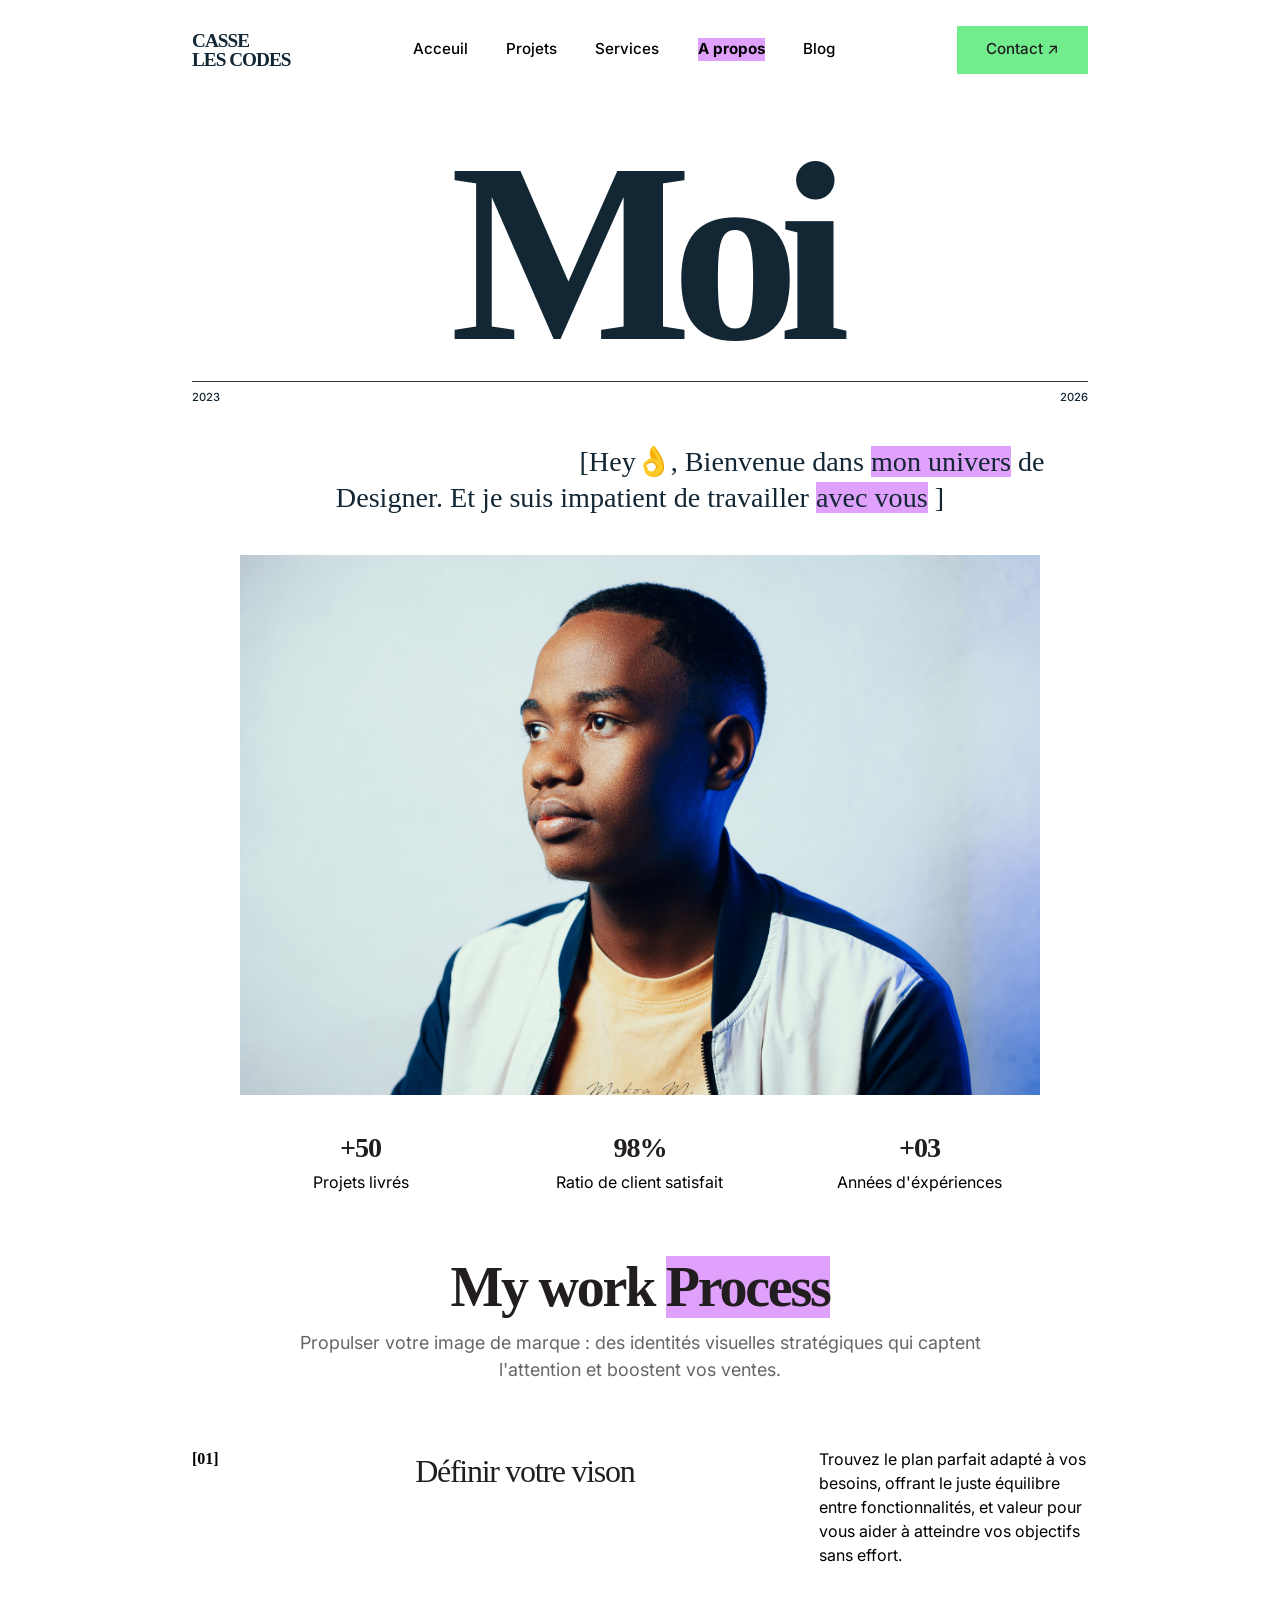
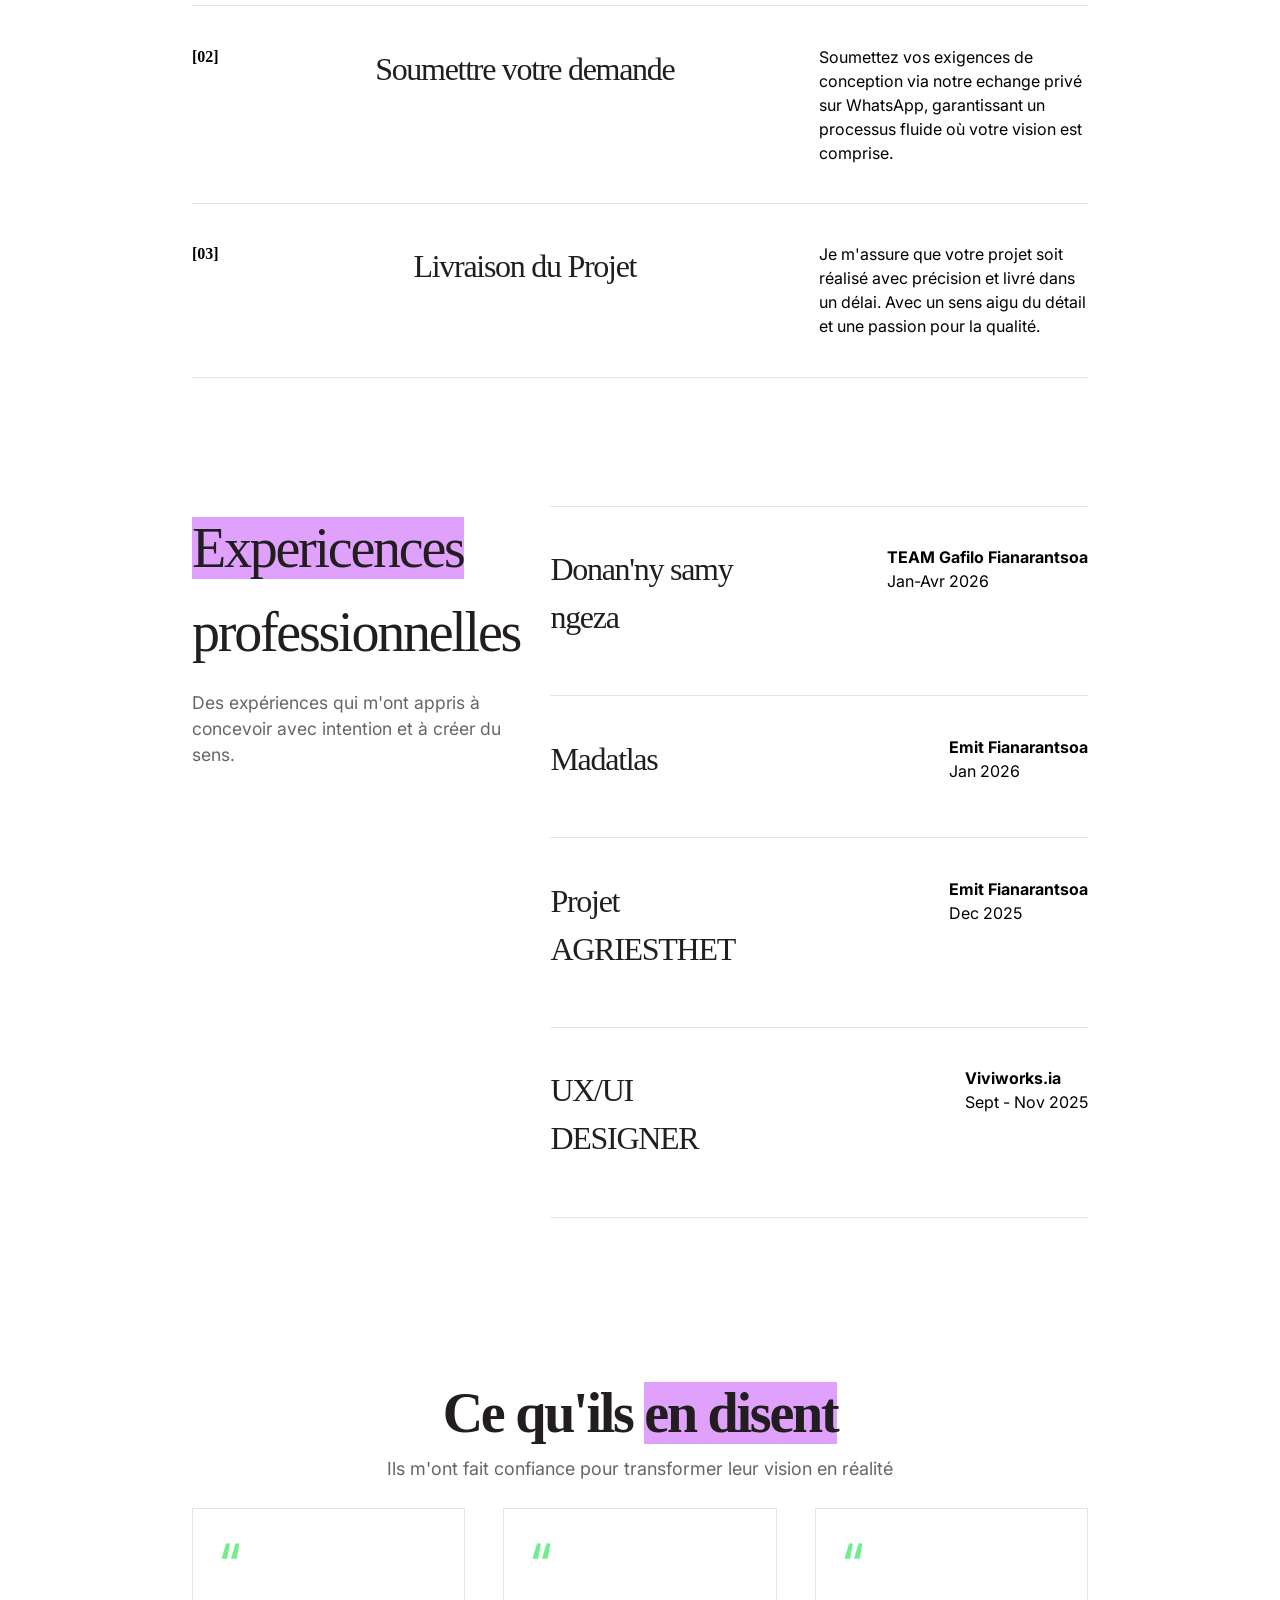
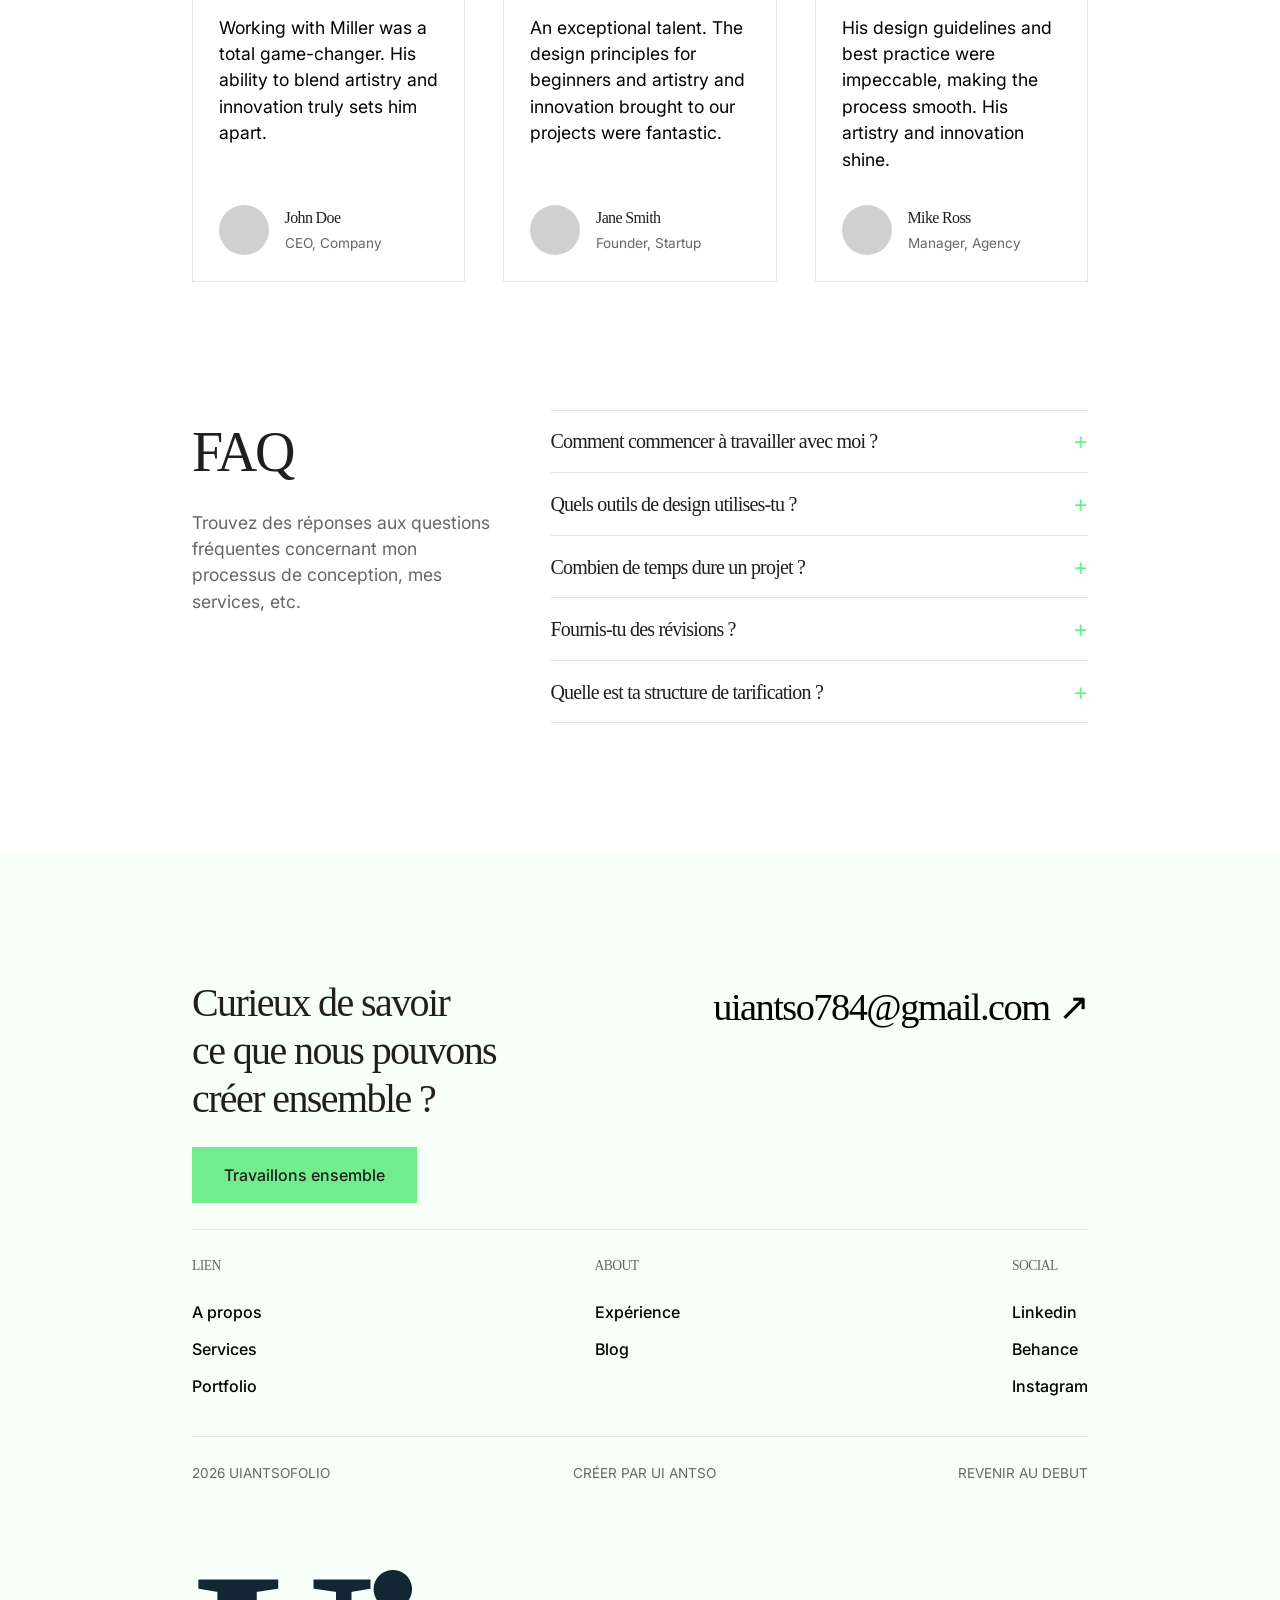
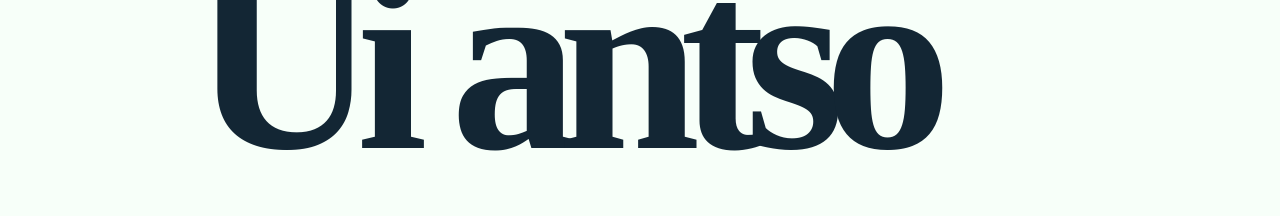
==== commit 68b36cb2: "v6" ====
--- a/Apropos_Ui_antso.html
+++ b/Apropos_Ui_antso.html
@@ -105,7 +105,7 @@
                 </div>
             </div>
             <div class="service-row">
-                <div style="color: black;" class="service-num">[01]</div>
+                <div style="color: black;" class="service-num">[02]</div>
                 <div style="text-align: center;" class="service-content">
                     <h3>Soumettre votre demande</h3>
                 </div>
@@ -115,7 +115,7 @@
                 </div>
             </div>
             <div class="service-row">
-                <div style="color: black;" class="service-num">[01]</div>
+                <div style="color: black;" class="service-num">[03]</div>
                 <div style="text-align: center;" class="service-content">
                     <h3>Livraison du Projet</h3>
                 </div>
@@ -290,10 +290,10 @@
         <div class="footer-top">
             <div class="footer-cta">
                 <h2>Curieux de savoir <br> ce que nous pouvons <br> créer ensemble ?</h2>
-                <a href="#" class="btn-dark">Travaillons ensemble</a>
+                <a href="https://wa.me/+261349115994" class="btn-dark">Travaillons ensemble</a>
             </div>
             <div class="footer-email">
-                <a href="mailto: uiantso784@gmail.com">uiantso784@gmail.com ↗</a>
+                <a href="https://mail.google.com/mail/?view=cm&to=uiantso784@gmail.com">uiantso784@gmail.com ↗</a>
             </div>
         </div>
 
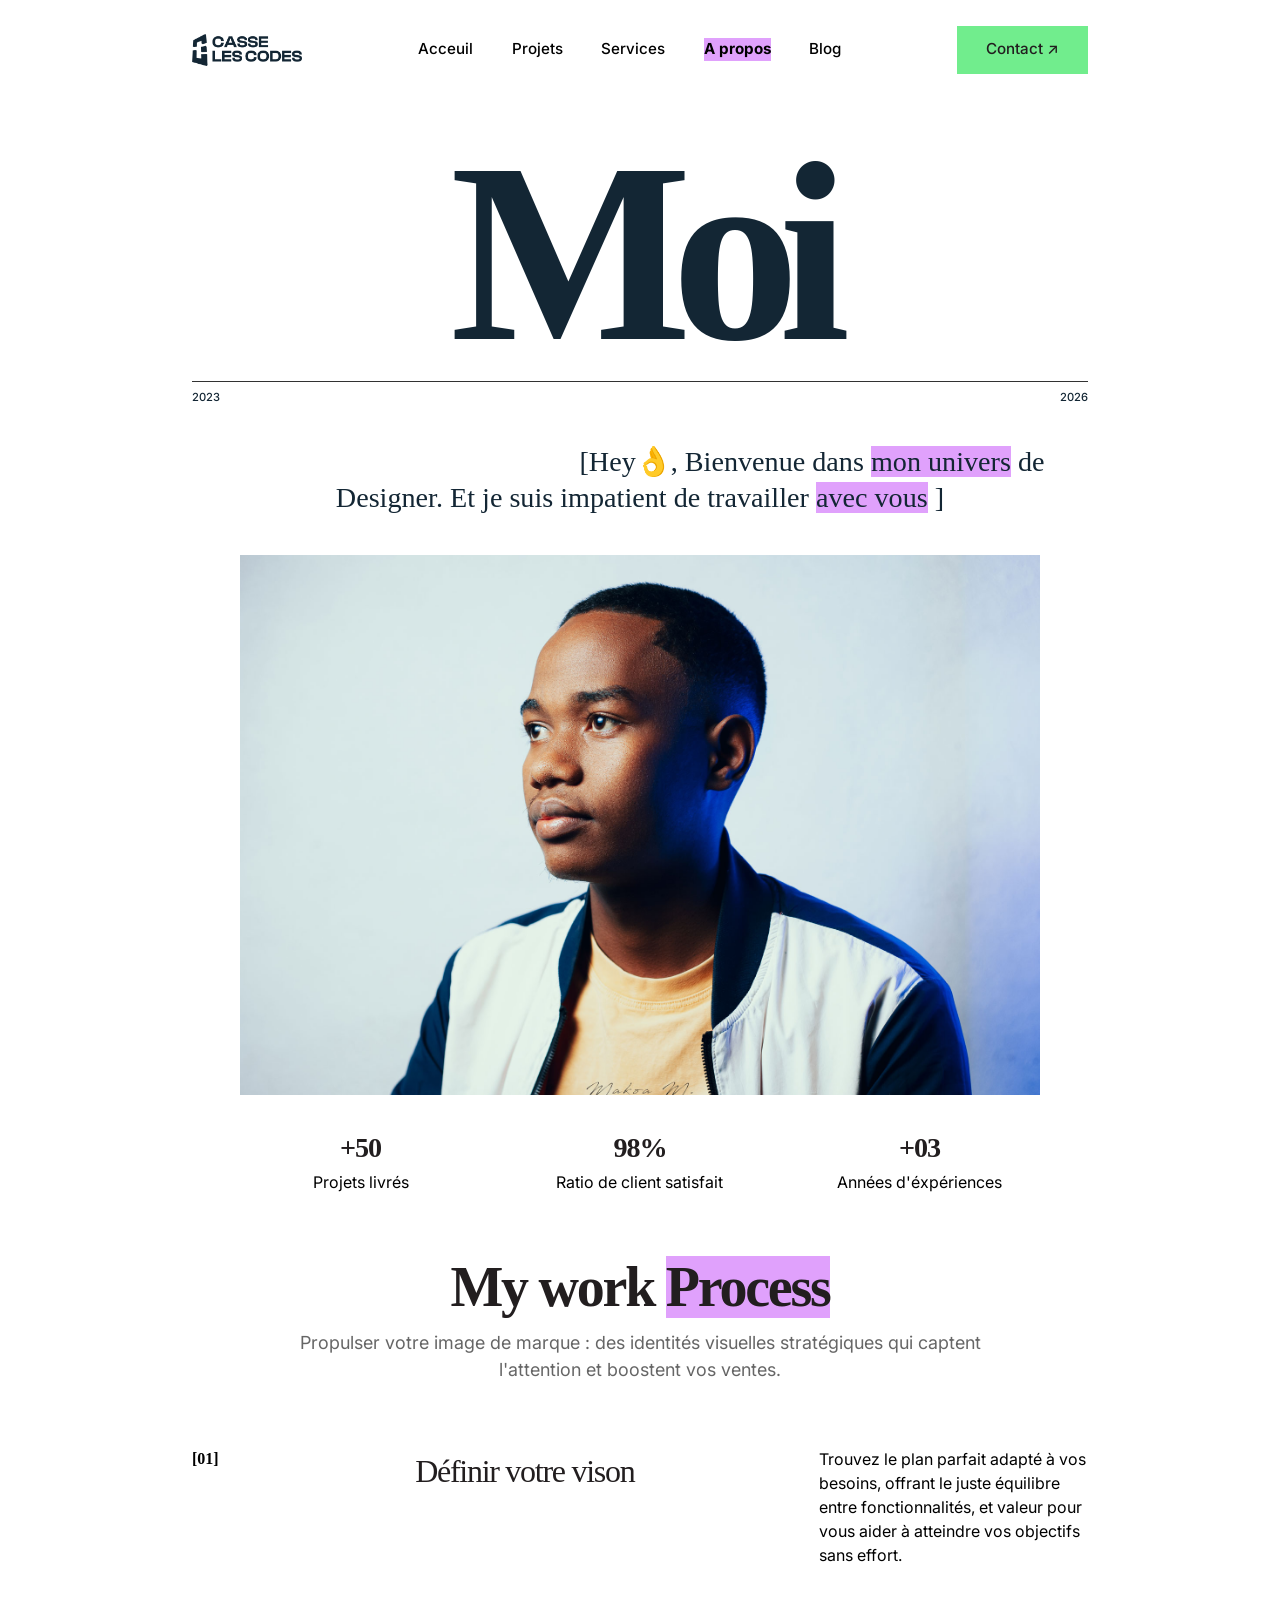
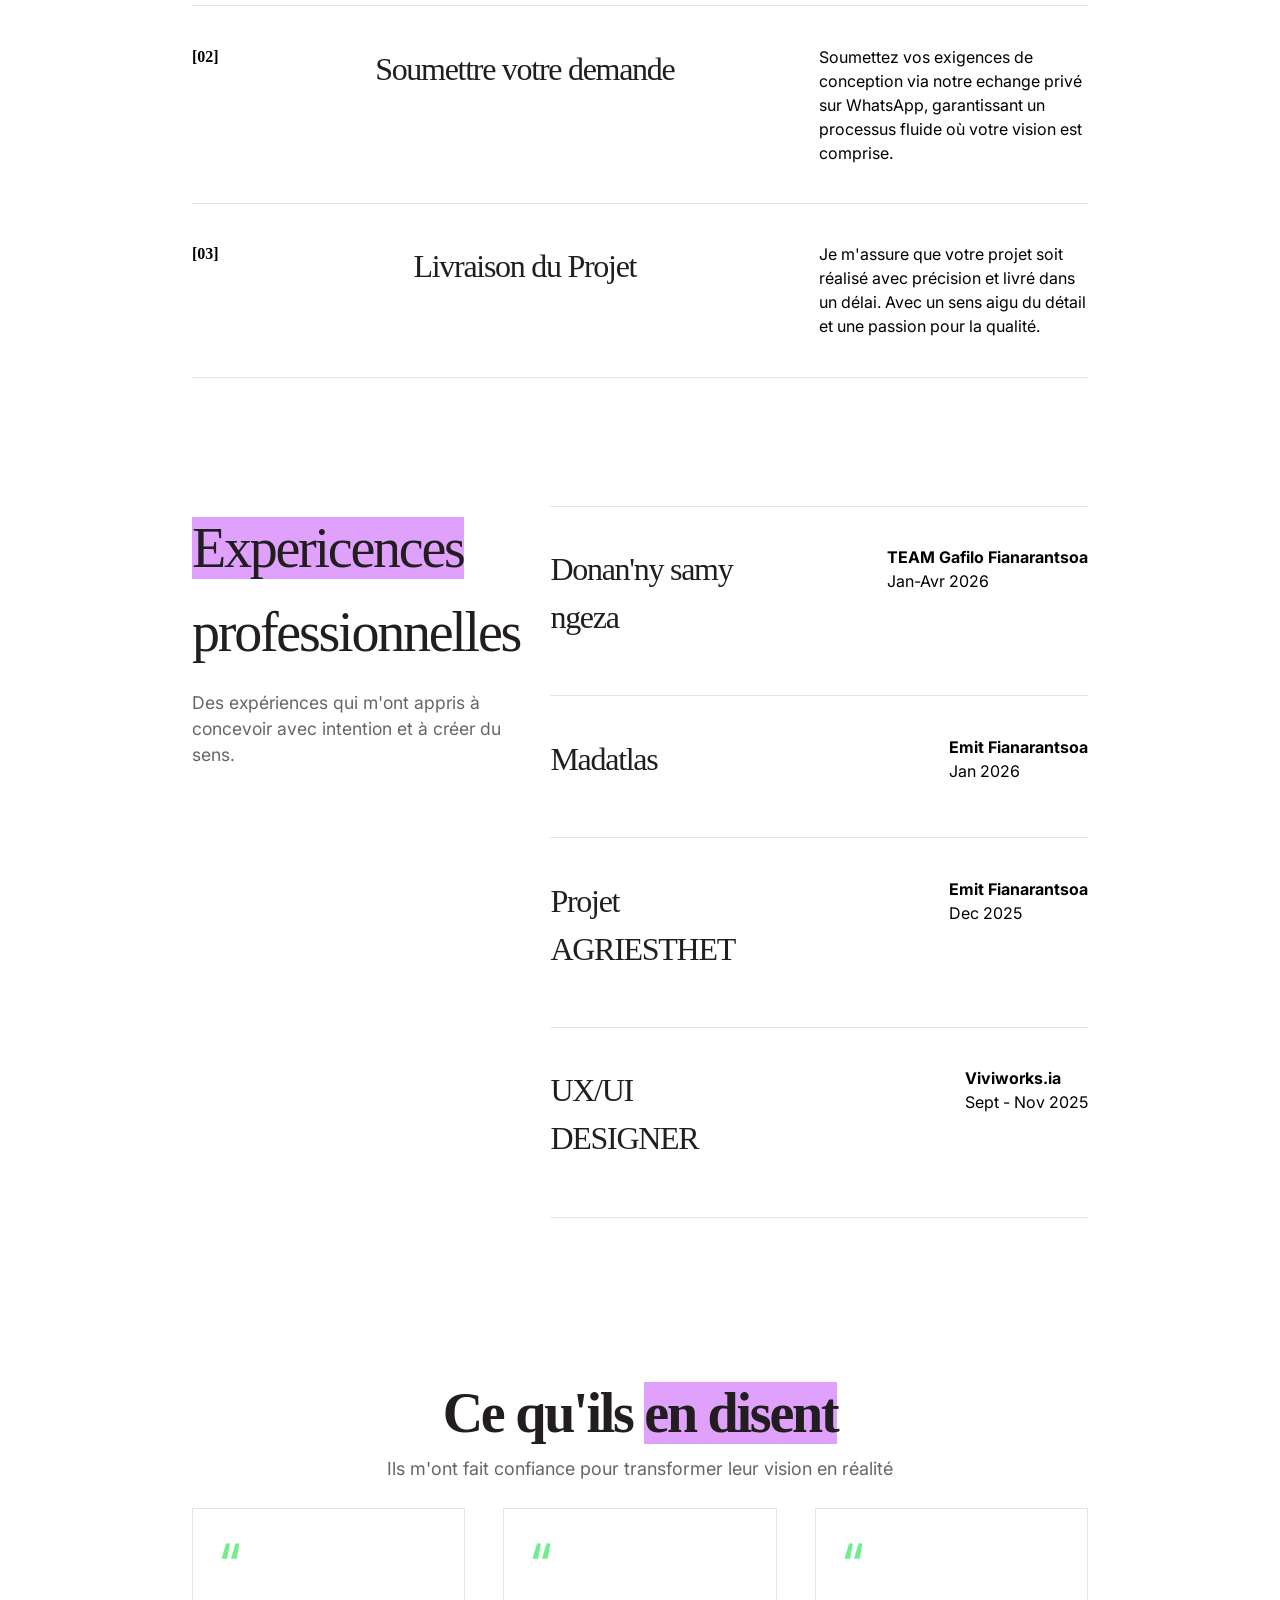
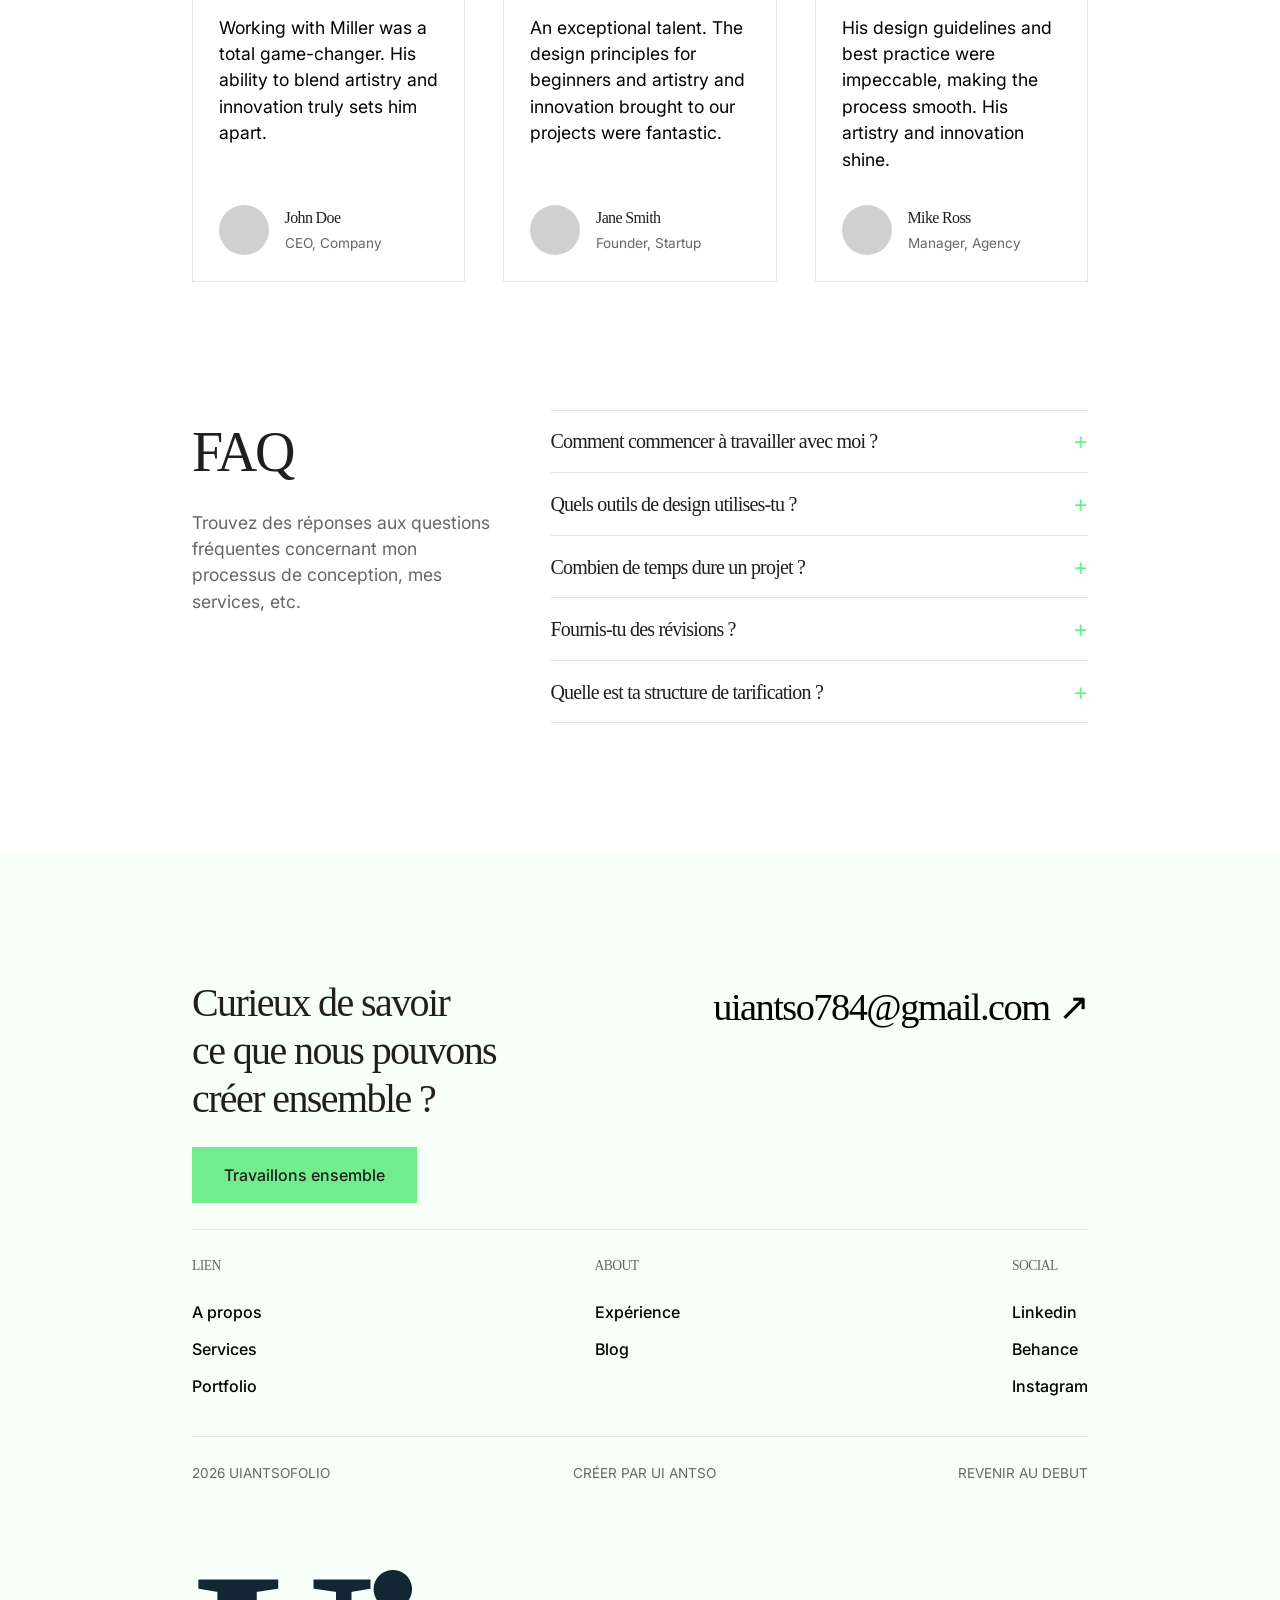
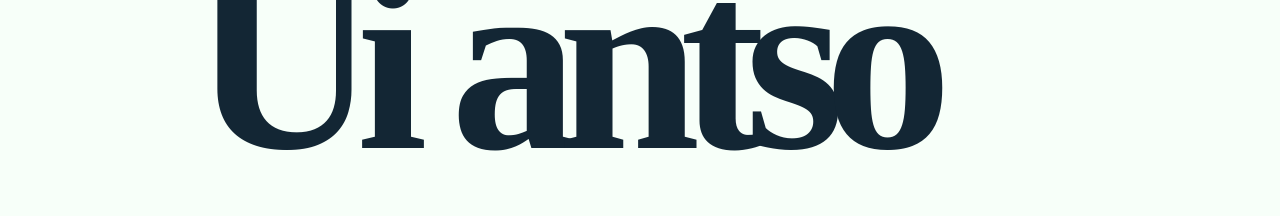
==== commit bf397422: "Change tous" ====
--- a/Apropos_Ui_antso.html
+++ b/Apropos_Ui_antso.html
@@ -9,14 +9,16 @@
         content="En savoir plus sur mon parcours, ma vision du design minimaliste et ma méthode de travail pour accompagner vos projets créatifs.">
     <link rel="stylesheet" href="style.css">
     <link href="https://fonts.googleapis.com/css2?family=Inter:wght@400;500;600;700;800&display=swap" rel="stylesheet">
-    <link rel="icon" type="image/svg+xml" href="logo ui antso.svg">
+    <link rel="icon" type="image/svg+xml" href="/favicon.svg">
 </head>
 
 <body>
 
     <!-- HEADER -->
     <header class="navbar">
-        <div class="logo">CASSE <br> LES CODES</div>
+        <div class="logo" "><a href=" index.html"><img style="height: 32px;" src=" LOGO_Ui_ANTSO.png"
+                alt="logo du designer ui antso"></a>
+        </div>
 
         <div class="burger-menu" id="burger-menu">
             <span></span>
@@ -32,7 +34,8 @@
             <a href="blog_Ui_antso.html">Blog</a>
         </nav>
 
-        <a href="https://wa.me/+261349115994" class="btn-contact">Contact ↗</a>
+        <a href="https://wa.me/+261349115994" target="_blank" rel="noopener noreferrer" class="btn-contact">Contact
+            ↗</a>
     </header>
 
     <!-- HERO SECTION -->
@@ -290,10 +293,12 @@
         <div class="footer-top">
             <div class="footer-cta">
                 <h2>Curieux de savoir <br> ce que nous pouvons <br> créer ensemble ?</h2>
-                <a href="https://wa.me/+261349115994" class="btn-dark">Travaillons ensemble</a>
+                <a href="https://wa.me/+261349115994 " target="_blank" rel="noopener noreferrer"
+                    class="btn-dark">Travaillons ensemble</a>
             </div>
             <div class="footer-email">
-                <a href="https://mail.google.com/mail/?view=cm&to=uiantso784@gmail.com">uiantso784@gmail.com ↗</a>
+                <a href="https://mail.google.com/mail/?view=cm&to=uiantso784@gmail.com" target="_blank"
+                    rel="noopener noreferrer">uiantso784@gmail.com ↗</a>
             </div>
         </div>
 
@@ -311,9 +316,10 @@
             </div>
             <div class="links-col">
                 <h4>Social</h4>
-                <a href="https://www.linkedin.com/in/ui-antso-549456346/">Linkedin</a>
-                <a href="https://www.behance.net/Uiantso">Behance</a>
-                <a href="https://www.instagram.com/ui.antsoo">Instagram</a>
+                <a href="https://www.linkedin.com/in/ui-antso-549456346/" target="_blank"
+                    rel="noopener noreferrer">Linkedin</a>
+                <a href="https://www.behance.net/Uiantso" target="_blank" rel="noopener noreferrer">Behance</a>
+                <a href="https://www.instagram.com/ui.antsoo" target="_blank" rel="noopener noreferrer">Instagram</a>
             </div>
         </div>
 
--- a/style.css
+++ b/style.css
@@ -317,13 +317,11 @@
 .s-img {
     width: 150px;
     height: 150px;
-    background-color: #eaeaea;
 }
 
 .s-img2 {
     width: 100%;
     height: 210px;
-    background-color: #eaeaea;
     margin-top: 2.5rem;
 }
 
@@ -347,6 +345,7 @@
     gap: 2vw;
     border-left: 1px solid var(--border-color);
     padding-left: 2vw;
+    align-items: center;
 }
 
 .partner-logo {
@@ -355,6 +354,7 @@
     font-size: 1.5rem;
     text-align: center;
     padding: 2rem 0;
+    width: 70%;
 }
 
 /* --- REVIEWS --- */
@@ -483,7 +483,7 @@
 .blog-img {
     height: 250px;
     background-color: #f4f4f4;
-    margin-bottom: 1.5rem;
+    margin-bottom: 2.2rem;
 }
 
 .blog-meta {
@@ -810,7 +810,6 @@
     .s-img2 {
         width: 100%;
         height: 210px;
-        background-color: #eaeaea;
     }
 
     .service-images2 {
